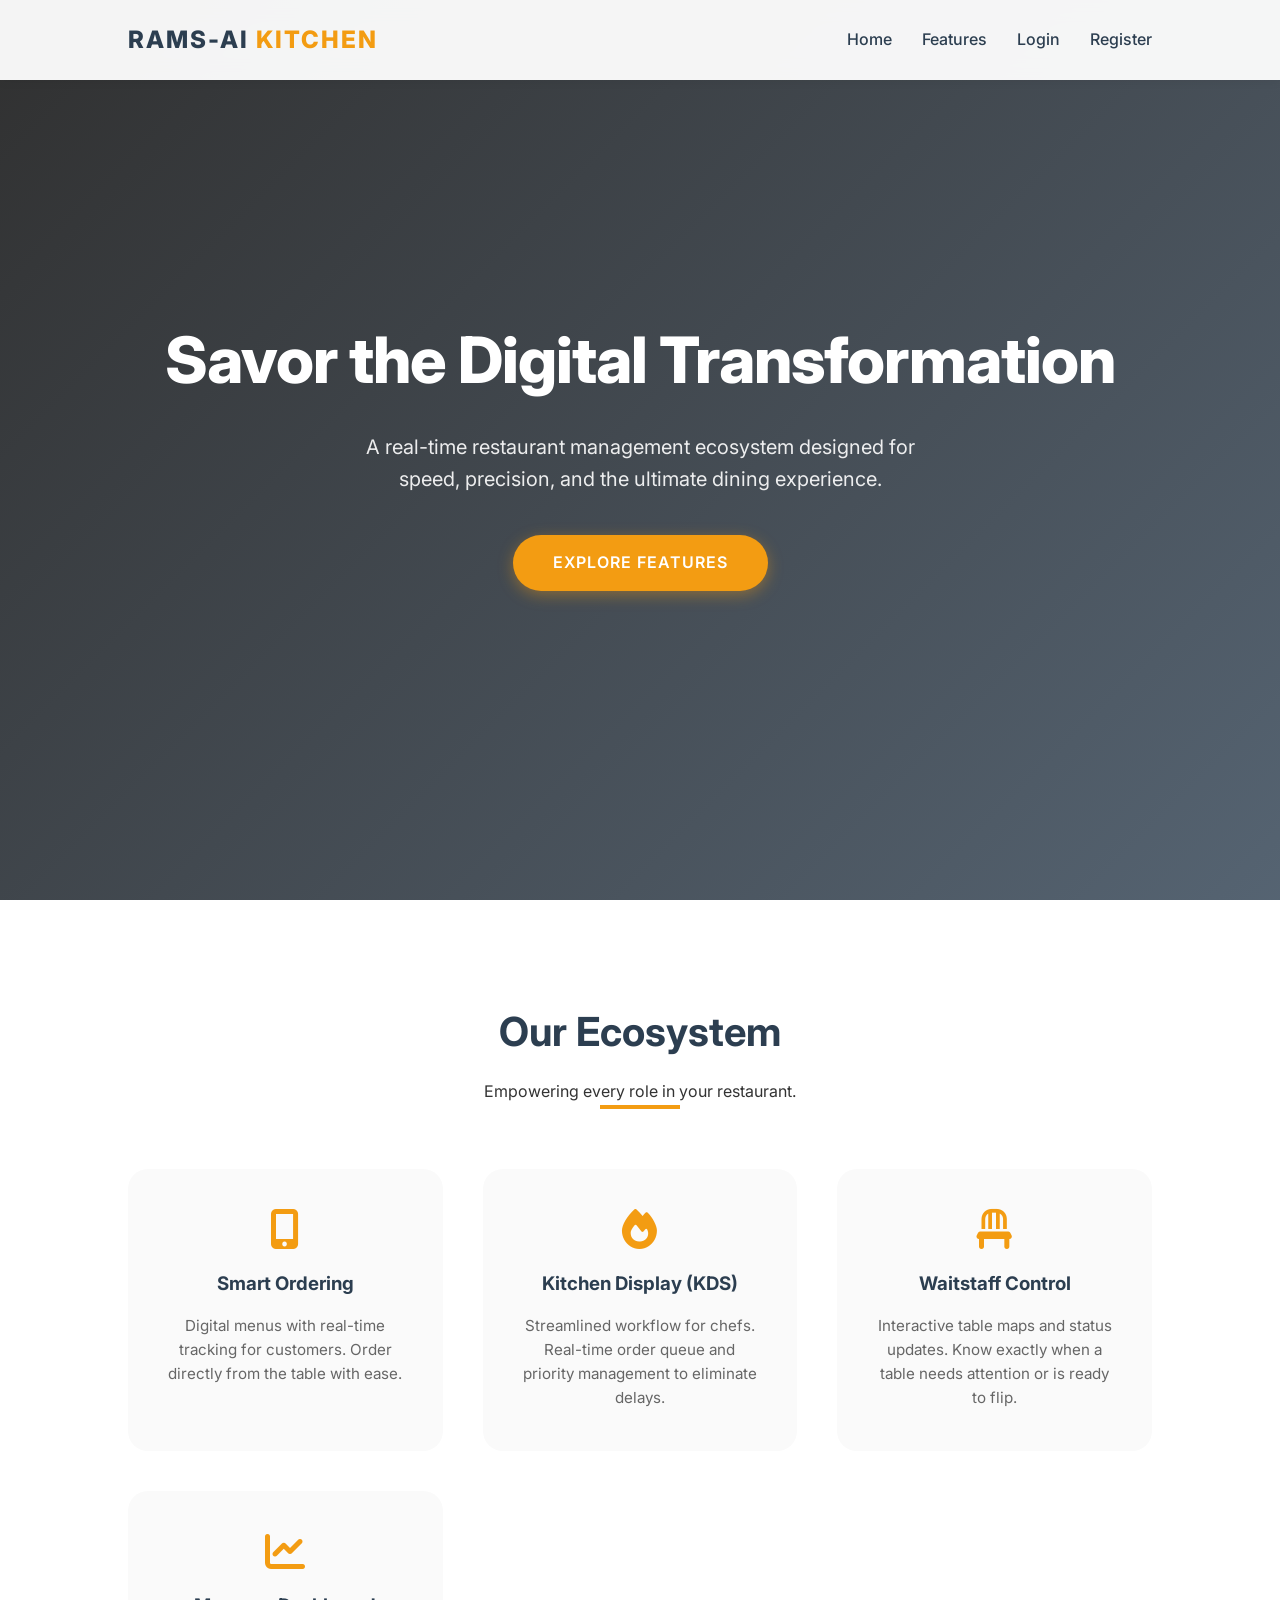
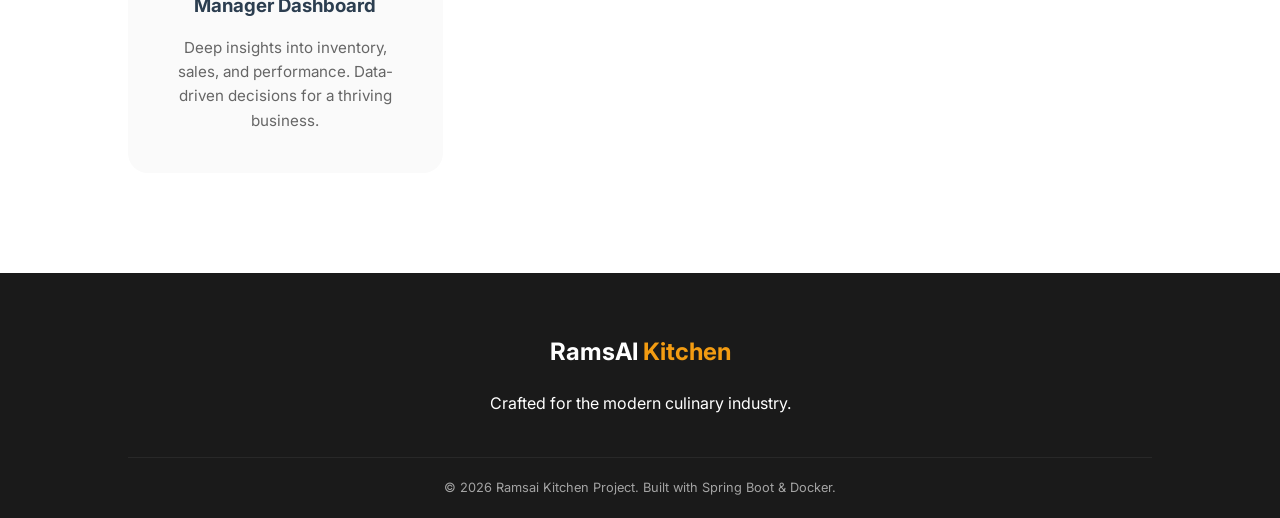
==== src/main/resources/static/index.html @ ada9304e "feat: implement JWT-based RBAC and login/register features - Added JWT dependencies and JwtService  " ====
<!DOCTYPE html>
<html lang="en">
<head>
    <meta charset="UTF-8">
    <meta name="viewport" content="width=device-width, initial-scale=1.0">
    <title>Ramsai Kitchen | Modern Restaurant Management</title>
    <link rel="stylesheet" href="css/style.css">
    <!-- Google Fonts -->
    <link rel="preconnect" href="https://fonts.googleapis.com">
    <link rel="preconnect" href="https://fonts.gstatic.com" crossorigin>
    <link href="https://fonts.googleapis.com/css2?family=Inter:wght@400;500;600;800&display=swap" rel="stylesheet">
    <!-- Font Awesome -->
    <link rel="stylesheet" href="https://cdnjs.cloudflare.com/ajax/libs/font-awesome/6.4.0/css/all.min.css">
</head>
<body>

    <header>
        <div class="logo">Rams-AI <span>Kitchen</span></div>
        <nav>
            <ul id="mainNav">
                <li><a href="#home">Home</a></li>
                <li><a href="#features">Features</a></li>
                <li><a href="login.html">Login</a></li>
                <li><a href="register.html">Register</a></li>
            </ul>
        </nav>
    </header>

    <section class="hero" id="home">
        <h1>Savor the Digital Transformation</h1>
        <p>A real-time restaurant management ecosystem designed for speed, precision, and the ultimate dining experience.</p>
        <a href="#features" class="cta-button">Explore Features</a>
    </section>

    <section class="features" id="features">
        <div class="section-title">
            <h2>Our Ecosystem</h2>
            <p>Empowering every role in your restaurant.</p>
            <div class="underline"></div>
        </div>

        <div class="feature-grid">
            <div class="feature-card">
                <i class="fas fa-mobile-alt feature-icon"></i>
                <h3>Smart Ordering</h3>
                <p>Digital menus with real-time tracking for customers. Order directly from the table with ease.</p>
            </div>

            <div class="feature-card">
                <i class="fas fa-fire feature-icon"></i>
                <h3>Kitchen Display (KDS)</h3>
                <p>Streamlined workflow for chefs. Real-time order queue and priority management to eliminate delays.</p>
            </div>

            <div class="feature-card">
                <i class="fas fa-chair feature-icon"></i>
                <h3>Waitstaff Control</h3>
                <p>Interactive table maps and status updates. Know exactly when a table needs attention or is ready to flip.</p>
            </div>

            <div class="feature-card">
                <i class="fas fa-chart-line feature-icon"></i>
                <h3>Manager Dashboard</h3>
                <p>Deep insights into inventory, sales, and performance. Data-driven decisions for a thriving business.</p>
            </div>
        </div>
    </section>

    <footer>
        <div class="footer-content">
            <div class="footer-logo">RamsAI <span>Kitchen</span></div>
            <p>Crafted for the modern culinary industry.</p>
        </div>
        <div class="copyright">
            &copy; 2026 Ramsai Kitchen Project. Built with Spring Boot & Docker.
        </div>
    </footer>

    <script src="js/auth.js"></script>
</body>
</html>
---- src/main/resources/static/css/style.css ----
:root {
    --primary-color: #f39c12;
    --secondary-color: #2c3e50;
    --accent-color: #e67e22;
    --bg-dark: #1a1a1a;
    --bg-light: #fafafa;
    --text-main: #333;
    --text-muted: #666;
    --white: #ffffff;
    --shadow: 0 10px 30px rgba(0,0,0,0.1);
}

* {
    margin: 0;
    padding: 0;
    box-sizing: border-box;
}

body {
    font-family: 'Inter', -apple-system, BlinkMacSystemFont, "Segoe UI", Roboto, sans-serif;
    line-height: 1.6;
    color: var(--text-main);
    background-color: var(--bg-light);
    overflow-x: hidden;
}

/* Header & Nav */
header {
    background: rgba(255, 255, 255, 0.95);
    backdrop-filter: blur(10px);
    height: 80px;
    display: flex;
    align-items: center;
    justify-content: space-between;
    padding: 0 10%;
    position: fixed;
    top: 0;
    width: 100%;
    z-index: 1000;
    box-shadow: 0 2px 10px rgba(0,0,0,0.05);
}

.logo {
    font-size: 1.5rem;
    font-weight: 800;
    color: var(--secondary-color);
    text-transform: uppercase;
    letter-spacing: 2px;
}

.logo span {
    color: var(--primary-color);
}

nav ul {
    display: flex;
    list-style: none;
}

nav ul li {
    margin-left: 30px;
}

nav ul li a {
    text-decoration: none;
    color: var(--secondary-color);
    font-weight: 500;
    transition: color 0.3s;
}

nav ul li a:hover {
    color: var(--primary-color);
}

/* Hero Section */
.hero {
    height: 100vh;
    background: linear-gradient(135deg, rgba(26,26,26,0.9), rgba(44,62,80,0.8)), 
                url('https://images.unsplash.com/photo-1514362545857-3bc16c4c7d1b?ixlib=rb-1.2.1&auto=format&fit=crop&w=1350&q=80');
    background-size: cover;
    background-position: center;
    display: flex;
    flex-direction: column;
    justify-content: center;
    align-items: center;
    text-align: center;
    color: var(--white);
    padding: 0 20px;
}

.hero h1 {
    font-size: 4rem;
    margin-bottom: 20px;
    font-weight: 800;
    letter-spacing: -1px;
}

.hero p {
    font-size: 1.25rem;
    max-width: 600px;
    margin-bottom: 40px;
    opacity: 0.9;
}

.cta-button {
    background-color: var(--primary-color);
    color: var(--white);
    padding: 15px 40px;
    border-radius: 50px;
    text-decoration: none;
    font-weight: 600;
    text-transform: uppercase;
    letter-spacing: 1px;
    transition: transform 0.3s, background-color 0.3s;
    box-shadow: 0 4px 15px rgba(243, 156, 18, 0.4);
}

.cta-button:hover {
    background-color: var(--accent-color);
    transform: translateY(-3px);
}

/* Features Section */
.features {
    padding: 100px 10%;
    background: var(--white);
}

.section-title {
    text-align: center;
    margin-bottom: 60px;
}

.section-title h2 {
    font-size: 2.5rem;
    color: var(--secondary-color);
    margin-bottom: 15px;
}

.section-title .underline {
    width: 80px;
    height: 4px;
    background: var(--primary-color);
    margin: 0 auto;
}

.feature-grid {
    display: grid;
    grid-template-columns: repeat(auto-fit, minmax(250px, 1fr));
    gap: 40px;
}

.feature-card {
    padding: 40px;
    background: var(--bg-light);
    border-radius: 20px;
    text-align: center;
    transition: transform 0.3s, box-shadow 0.3s;
}

.feature-card:hover {
    transform: translateY(-10px);
    box-shadow: var(--shadow);
}

.feature-icon {
    font-size: 2.5rem;
    color: var(--primary-color);
    margin-bottom: 20px;
}

.feature-card h3 {
    margin-bottom: 15px;
    color: var(--secondary-color);
}

.feature-card p {
    color: var(--text-muted);
    font-size: 0.95rem;
}

/* Footer */
footer {
    background: var(--bg-dark);
    color: var(--white);
    padding: 60px 10% 20px;
    text-align: center;
}

.footer-content {
    margin-bottom: 40px;
}

.footer-logo {
    font-size: 1.5rem;
    font-weight: 700;
    margin-bottom: 20px;
}

.footer-logo span {
    color: var(--primary-color);
}

.copyright {
    padding-top: 20px;
    border-top: 1px solid rgba(255,255,255,0.1);
    font-size: 0.8rem;
    opacity: 0.6;
}

.field-error {
    color: #e74c3c;
    font-size: 0.75rem;
    margin-top: 5px;
    height: 15px; /* Prevent layout shift */
}

/* Responsive */
@media (max-width: 768px) {
    .hero h1 {
        font-size: 2.5rem;
    }
    header {
        padding: 0 5%;
    }
    nav {
        display: none; /* In a real app, you'd have a hamburger menu */
    }
}
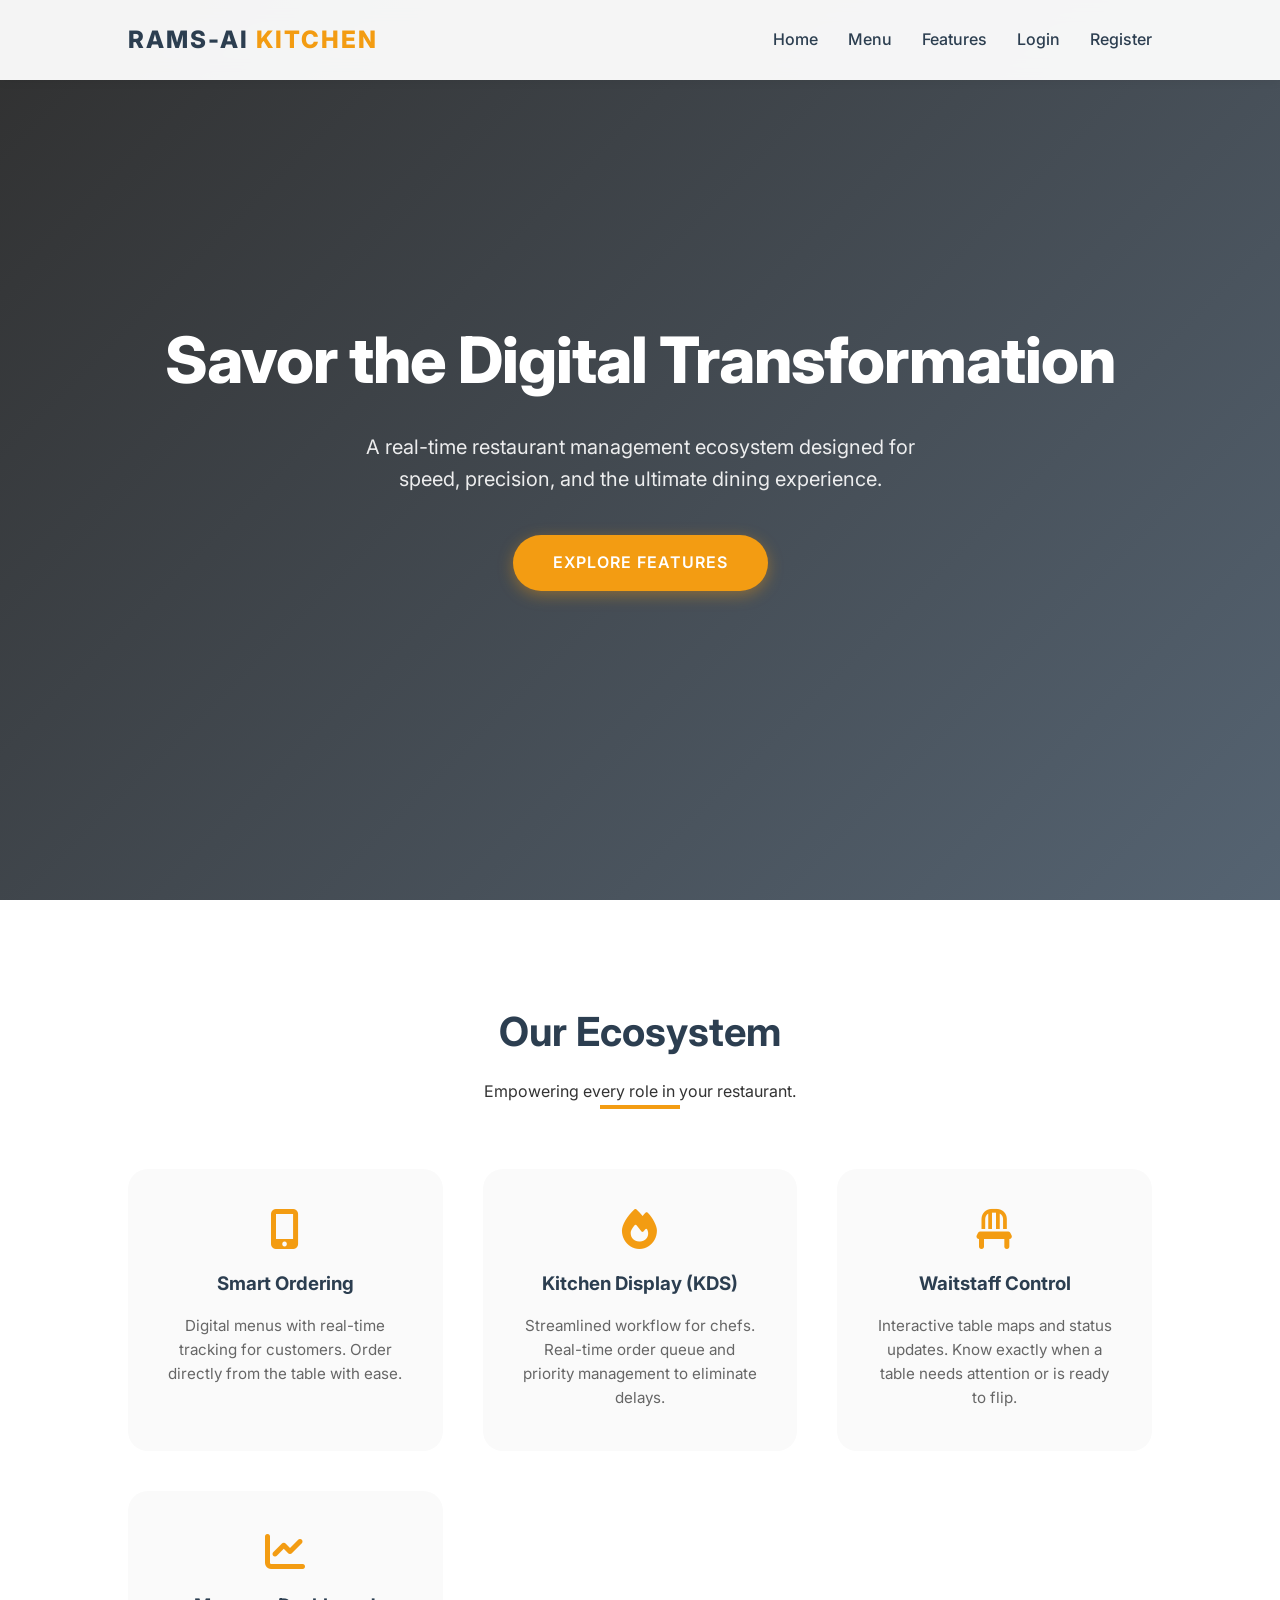
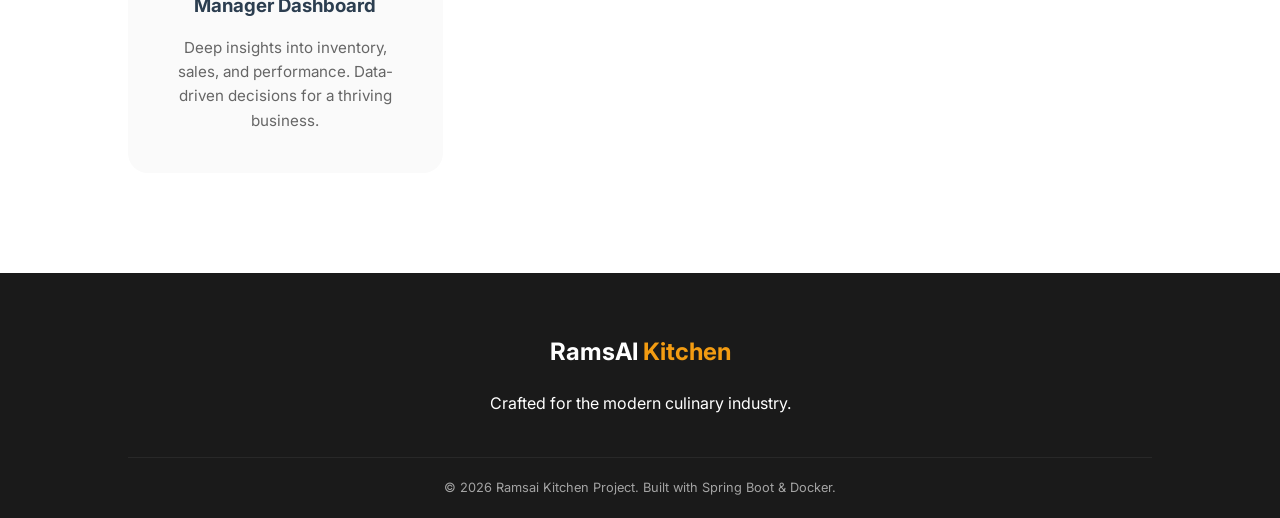
==== commit 719a5ed9: "feat: implement menu management with daily specials and personalized recommendations" ====
--- a/src/main/resources/static/index.html
+++ b/src/main/resources/static/index.html
@@ -7,7 +7,7 @@
     <link rel="stylesheet" href="css/style.css">
     <!-- Google Fonts -->
     <link rel="preconnect" href="https://fonts.googleapis.com">
-    <link rel="preconnect" href="https://fonts.gstatic.com" crossorigin>
+    <link rel="preconnect" href="https://fonts.gstatic.com" crossorigin> 
     <link href="https://fonts.googleapis.com/css2?family=Inter:wght@400;500;600;800&display=swap" rel="stylesheet">
     <!-- Font Awesome -->
     <link rel="stylesheet" href="https://cdnjs.cloudflare.com/ajax/libs/font-awesome/6.4.0/css/all.min.css">
@@ -19,6 +19,7 @@
         <nav>
             <ul id="mainNav">
                 <li><a href="#home">Home</a></li>
+                <li><a href="menu.html">Menu</a></li>
                 <li><a href="#features">Features</a></li>
                 <li><a href="login.html">Login</a></li>
                 <li><a href="register.html">Register</a></li>
@@ -29,7 +30,7 @@
     <section class="hero" id="home">
         <h1>Savor the Digital Transformation</h1>
         <p>A real-time restaurant management ecosystem designed for speed, precision, and the ultimate dining experience.</p>
-        <a href="#features" class="cta-button">Explore Features</a>
+        <a href="#features" class="cta-button">Explore Features</a>      
     </section>
 
     <section class="features" id="features">
@@ -68,7 +69,7 @@
 
     <footer>
         <div class="footer-content">
-            <div class="footer-logo">RamsAI <span>Kitchen</span></div>
+            <div class="footer-logo">RamsAI <span>Kitchen</span></div>   
             <p>Crafted for the modern culinary industry.</p>
         </div>
         <div class="copyright">
--- a/src/main/resources/static/css/style.css
+++ b/src/main/resources/static/css/style.css
@@ -206,13 +206,6 @@
     border-top: 1px solid rgba(255,255,255,0.1);
     font-size: 0.8rem;
     opacity: 0.6;
-}
-
-.field-error {
-    color: #e74c3c;
-    font-size: 0.75rem;
-    margin-top: 5px;
-    height: 15px; /* Prevent layout shift */
 }
 
 /* Responsive */
@@ -227,3 +220,183 @@
         display: none; /* In a real app, you'd have a hamburger menu */
     }
 }
+
+/* Menu Page */
+.menu-page {
+    padding: 120px 10% 80px;
+    min-height: 80vh;
+}
+
+.menu-filters {
+    display: flex;
+    justify-content: center;
+    gap: 15px;
+    margin-bottom: 50px;
+    flex-wrap: wrap;
+}
+
+#category-filters {
+    display: flex;
+    gap: 15px;
+    flex-wrap: wrap;
+}
+
+.filter-btn {
+    padding: 10px 25px;
+    border: 2px solid var(--primary-color);
+    background: transparent;
+    color: var(--primary-color);
+    border-radius: 50px;
+    cursor: pointer;
+    font-weight: 600;
+    transition: all 0.3s;
+}
+
+.filter-btn:hover, .filter-btn.active {
+    background: var(--primary-color);
+    color: var(--white);
+}
+
+.menu-grid {
+    display: grid;
+    grid-template-columns: repeat(auto-fill, minmax(300px, 1fr));
+    gap: 30px;
+}
+
+.menu-card {
+    background: var(--white);
+    border-radius: 15px;
+    overflow: hidden;
+    box-shadow: 0 4px 15px rgba(0,0,0,0.05);
+    transition: transform 0.3s, box-shadow 0.3s;
+    border: 1px solid #eee;
+}
+
+.menu-card:hover {
+    transform: translateY(-5px);
+    box-shadow: var(--shadow);
+}
+
+.menu-card-content {
+    padding: 25px;
+}
+
+.menu-card-header {
+    display: flex;
+    justify-content: space-between;
+    align-items: flex-start;
+    margin-bottom: 15px;
+}
+
+.menu-card-header h3 {
+    font-size: 1.25rem;
+    color: var(--secondary-color);
+    font-weight: 700;
+}
+
+.rating {
+    color: var(--primary-color);
+    font-size: 0.8rem;
+}
+
+.description {
+    color: var(--text-muted);
+    font-size: 0.9rem;
+    margin-bottom: 20px;
+    height: 40px;
+    overflow: hidden;
+    display: -webkit-box;
+    -webkit-line-clamp: 2;
+    -webkit-box-orient: vertical;
+}
+
+.menu-card-footer {
+    display: flex;
+    justify-content: space-between;
+    align-items: center;
+}
+
+.price-tag {
+    font-weight: 700;
+    font-size: 1.1rem;
+}
+
+.original-price {
+    text-decoration: line-through;
+    color: #aaa;
+    font-size: 0.9rem;
+    margin-right: 5px;
+}
+
+.discount-price {
+    color: #e74c3c;
+}
+
+.add-btn {
+    background: var(--secondary-color);
+    color: var(--white);
+    border: none;
+    padding: 8px 15px;
+    border-radius: 8px;
+    cursor: pointer;
+    font-weight: 600;
+    font-size: 0.85rem;
+    transition: background 0.3s;
+}
+
+.add-btn:hover {
+    background: var(--bg-dark);
+}
+
+.loading, .no-items, .error {
+    grid-column: 1 / -1;
+    text-align: center;
+    padding: 50px;
+    color: var(--text-muted);
+    font-style: italic;
+}
+
+.error {
+    color: #e74c3c;
+}
+
+nav ul li a.active {
+    color: var(--primary-color);
+    border-bottom: 2px solid var(--primary-color);
+}
+
+.special-section {
+    margin-bottom: 60px;
+    padding-bottom: 40px;
+    border-bottom: 1px solid #eee;
+}
+
+.sub-section-title {
+    margin-bottom: 30px;
+}
+
+.sub-section-title h3 {
+    font-size: 1.8rem;
+    color: var(--secondary-color);
+    display: flex;
+    align-items: center;
+    gap: 15px;
+}
+
+.sub-section-title h3 i {
+    color: var(--primary-color);
+}
+
+.daily-badge {
+    position: absolute;
+    top: 15px;
+    right: 15px;
+    background: var(--primary-color);
+    color: var(--white);
+    padding: 5px 12px;
+    border-radius: 20px;
+    font-size: 0.75rem;
+    font-weight: 700;
+    text-transform: uppercase;
+    z-index: 10;
+}
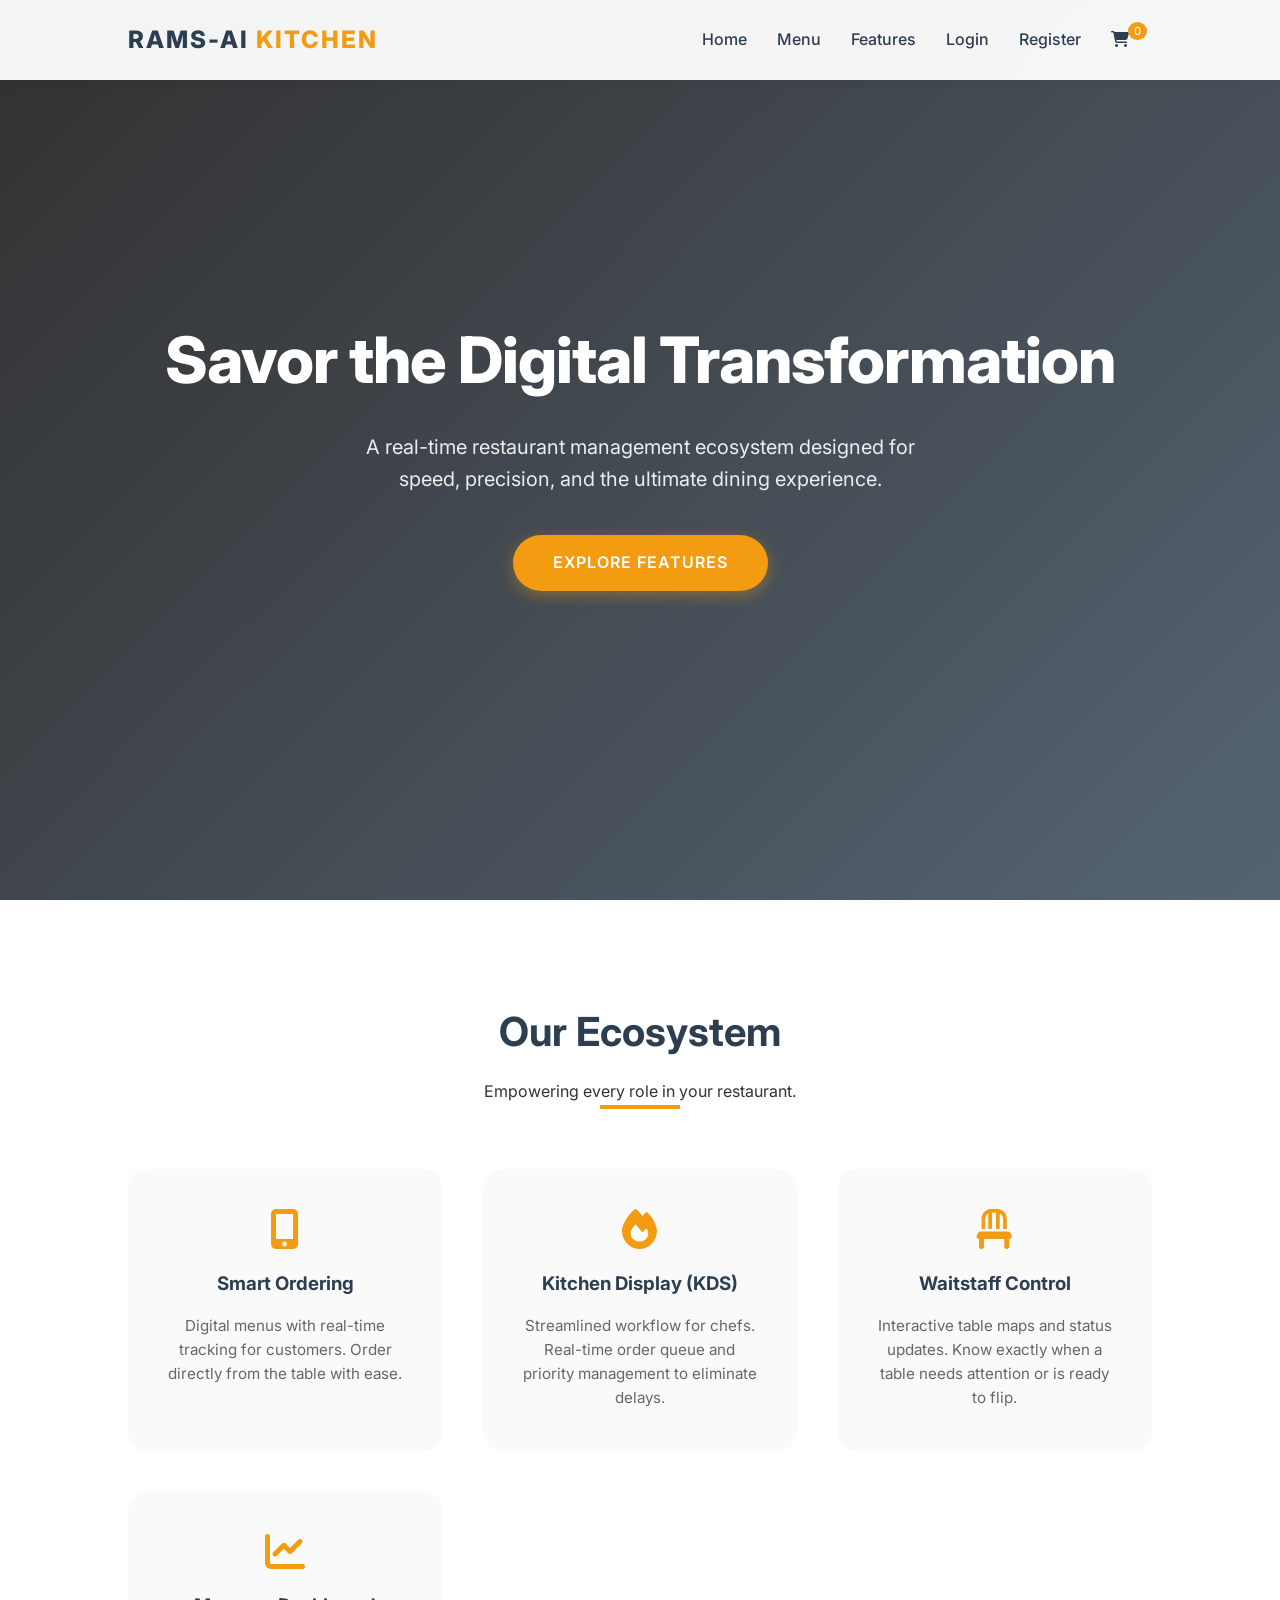
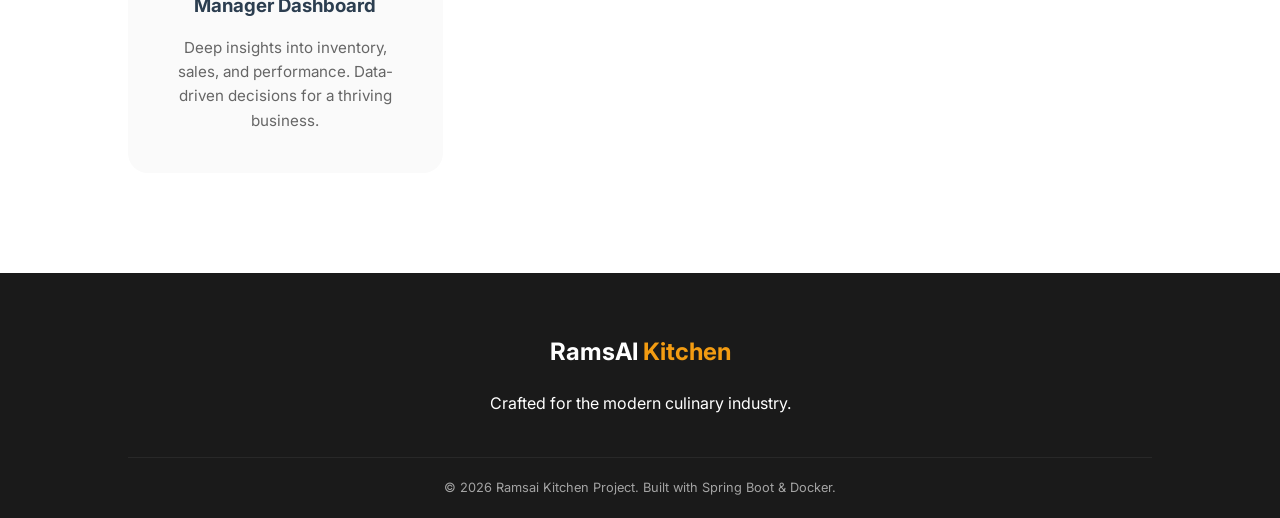
==== commit 2bdc9f39: "feat: complete order review experience with side trigger and dedicated checkout page" ====
--- a/src/main/resources/static/index.html
+++ b/src/main/resources/static/index.html
@@ -23,6 +23,7 @@
                 <li><a href="#features">Features</a></li>
                 <li><a href="login.html">Login</a></li>
                 <li><a href="register.html">Register</a></li>
+                <li><a href="order.html" id="cartLink"><i class="fas fa-shopping-cart"></i> <span id="cartCount">0</span></a></li>
             </ul>
         </nav>
     </header>
--- a/src/main/resources/static/css/style.css
+++ b/src/main/resources/static/css/style.css
@@ -206,6 +206,13 @@
     border-top: 1px solid rgba(255,255,255,0.1);
     font-size: 0.8rem;
     opacity: 0.6;
+}
+
+.field-error {
+    color: #e74c3c;
+    font-size: 0.75rem;
+    margin-top: 5px;
+    height: 15px; /* Prevent layout shift */
 }
 
 /* Responsive */
@@ -400,3 +407,252 @@
     text-transform: uppercase;
     z-index: 10;
 }
+
+/* Cart Sidebar */
+.cart-sidebar {
+    position: fixed;
+    top: 0;
+    right: -400px;
+    width: 400px;
+    height: 100vh;
+    background: var(--white);
+    box-shadow: -5px 0 15px rgba(0,0,0,0.1);
+    z-index: 2000;
+    transition: right 0.3s ease;
+    display: flex;
+    flex-direction: column;
+}
+
+.cart-sidebar.open {
+    right: 0;
+}
+
+.cart-header {
+    padding: 20px;
+    background: var(--secondary-color);
+    color: var(--white);
+    display: flex;
+    justify-content: space-between;
+    align-items: center;
+}
+
+.cart-header h3 {
+    margin: 0;
+    font-size: 1.2rem;
+}
+
+#closeCart {
+    background: transparent;
+    border: none;
+    color: var(--white);
+    font-size: 1.5rem;
+    cursor: pointer;
+}
+
+.cart-items {
+    flex: 1;
+    overflow-y: auto;
+    padding: 20px;
+}
+
+.cart-item {
+    display: flex;
+    justify-content: space-between;
+    align-items: center;
+    padding: 15px 0;
+    border-bottom: 1px solid #eee;
+}
+
+.cart-item-info h4 {
+    margin: 0 0 5px 0;
+    font-size: 1rem;
+}
+
+.cart-item-info p {
+    margin: 0;
+    font-size: 0.85rem;
+    color: var(--text-muted);
+}
+
+.cart-item-remove {
+    color: #e74c3c;
+    cursor: pointer;
+    font-size: 0.9rem;
+}
+
+.cart-footer {
+    padding: 20px;
+    background: var(--bg-light);
+    border-top: 1px solid #eee;
+}
+
+.cart-total {
+    display: flex;
+    justify-content: space-between;
+    font-weight: 800;
+    font-size: 1.2rem;
+    margin-bottom: 20px;
+    color: var(--secondary-color);
+}
+
+.table-selection {
+    margin-bottom: 20px;
+}
+
+.table-selection label {
+    display: block;
+    margin-bottom: 5px;
+    font-size: 0.9rem;
+    font-weight: 600;
+}
+
+.table-selection select {
+    width: 100%;
+    padding: 10px;
+    border-radius: 8px;
+    border: 1px solid #ddd;
+}
+
+.checkout-btn {
+    width: 100%;
+    background: var(--primary-color);
+    color: var(--white);
+    border: none;
+    padding: 15px;
+    border-radius: 10px;
+    font-weight: 700;
+    text-transform: uppercase;
+    cursor: pointer;
+    transition: background 0.3s;
+}
+
+.checkout-btn:hover {
+    background: var(--accent-color);
+}
+
+#cartCount {
+    background: var(--primary-color);
+    color: var(--white);
+    font-size: 0.7rem;
+    padding: 2px 6px;
+    border-radius: 50%;
+    position: relative;
+    top: -10px;
+    left: -5px;
+}
+
+/* Side Cart Trigger */
+.side-cart-trigger {
+    position: fixed;
+    right: 0;
+    top: 50%;
+    transform: translateY(-50%);
+    background: var(--secondary-color);
+    color: var(--white);
+    border: none;
+    padding: 15px 10px;
+    border-radius: 10px 0 0 10px;
+    cursor: pointer;
+    z-index: 1500;
+    display: flex;
+    flex-direction: column;
+    align-items: center;
+    gap: 5px;
+    box-shadow: -2px 0 10px rgba(0,0,0,0.1);
+    transition: background 0.3s, padding-right 0.3s;
+}
+
+.side-cart-trigger:hover {
+    background: var(--primary-color);
+    padding-right: 15px;
+}
+
+.side-cart-trigger i {
+    font-size: 1.2rem;
+}
+
+.side-cart-trigger span {
+    font-size: 0.7rem;
+    font-weight: 700;
+    text-transform: uppercase;
+    writing-mode: vertical-rl;
+}
+
+/* Order Page */
+.order-page {
+    padding: 120px 10% 80px;
+}
+
+.order-container {
+    display: grid;
+    grid-template-columns: 2fr 1fr;
+    gap: 40px;
+    background: var(--white);
+    padding: 40px;
+    border-radius: 20px;
+    box-shadow: var(--shadow);
+}
+
+.order-details h2 {
+    margin-bottom: 30px;
+    color: var(--secondary-color);
+}
+
+.order-items-list {
+    border-top: 1px solid #eee;
+}
+
+.order-item-detailed {
+    display: flex;
+    justify-content: space-between;
+    align-items: center;
+    padding: 20px 0;
+    border-bottom: 1px solid #eee;
+}
+
+.order-item-detailed .item-main {
+    display: flex;
+    gap: 20px;
+    align-items: center;
+}
+
+.order-item-detailed h4 {
+    margin: 0;
+    font-size: 1.1rem;
+}
+
+.order-item-detailed .item-meta {
+    font-size: 0.9rem;
+    color: var(--text-muted);
+}
+
+.order-summary-card {
+    background: var(--bg-light);
+    padding: 30px;
+    border-radius: 15px;
+    height: fit-content;
+}
+
+.order-summary-card h3 {
+    margin-bottom: 20px;
+}
+
+.summary-row {
+    display: flex;
+    justify-content: space-between;
+    margin-bottom: 15px;
+}
+
+.summary-total {
+    border-top: 2px solid #ddd;
+    padding-top: 15px;
+    margin-top: 15px;
+    font-size: 1.3rem;
+    font-weight: 800;
+}
+
+@media (max-width: 992px) {
+    .order-container {
+        grid-template-columns: 1fr;
+    }
+}
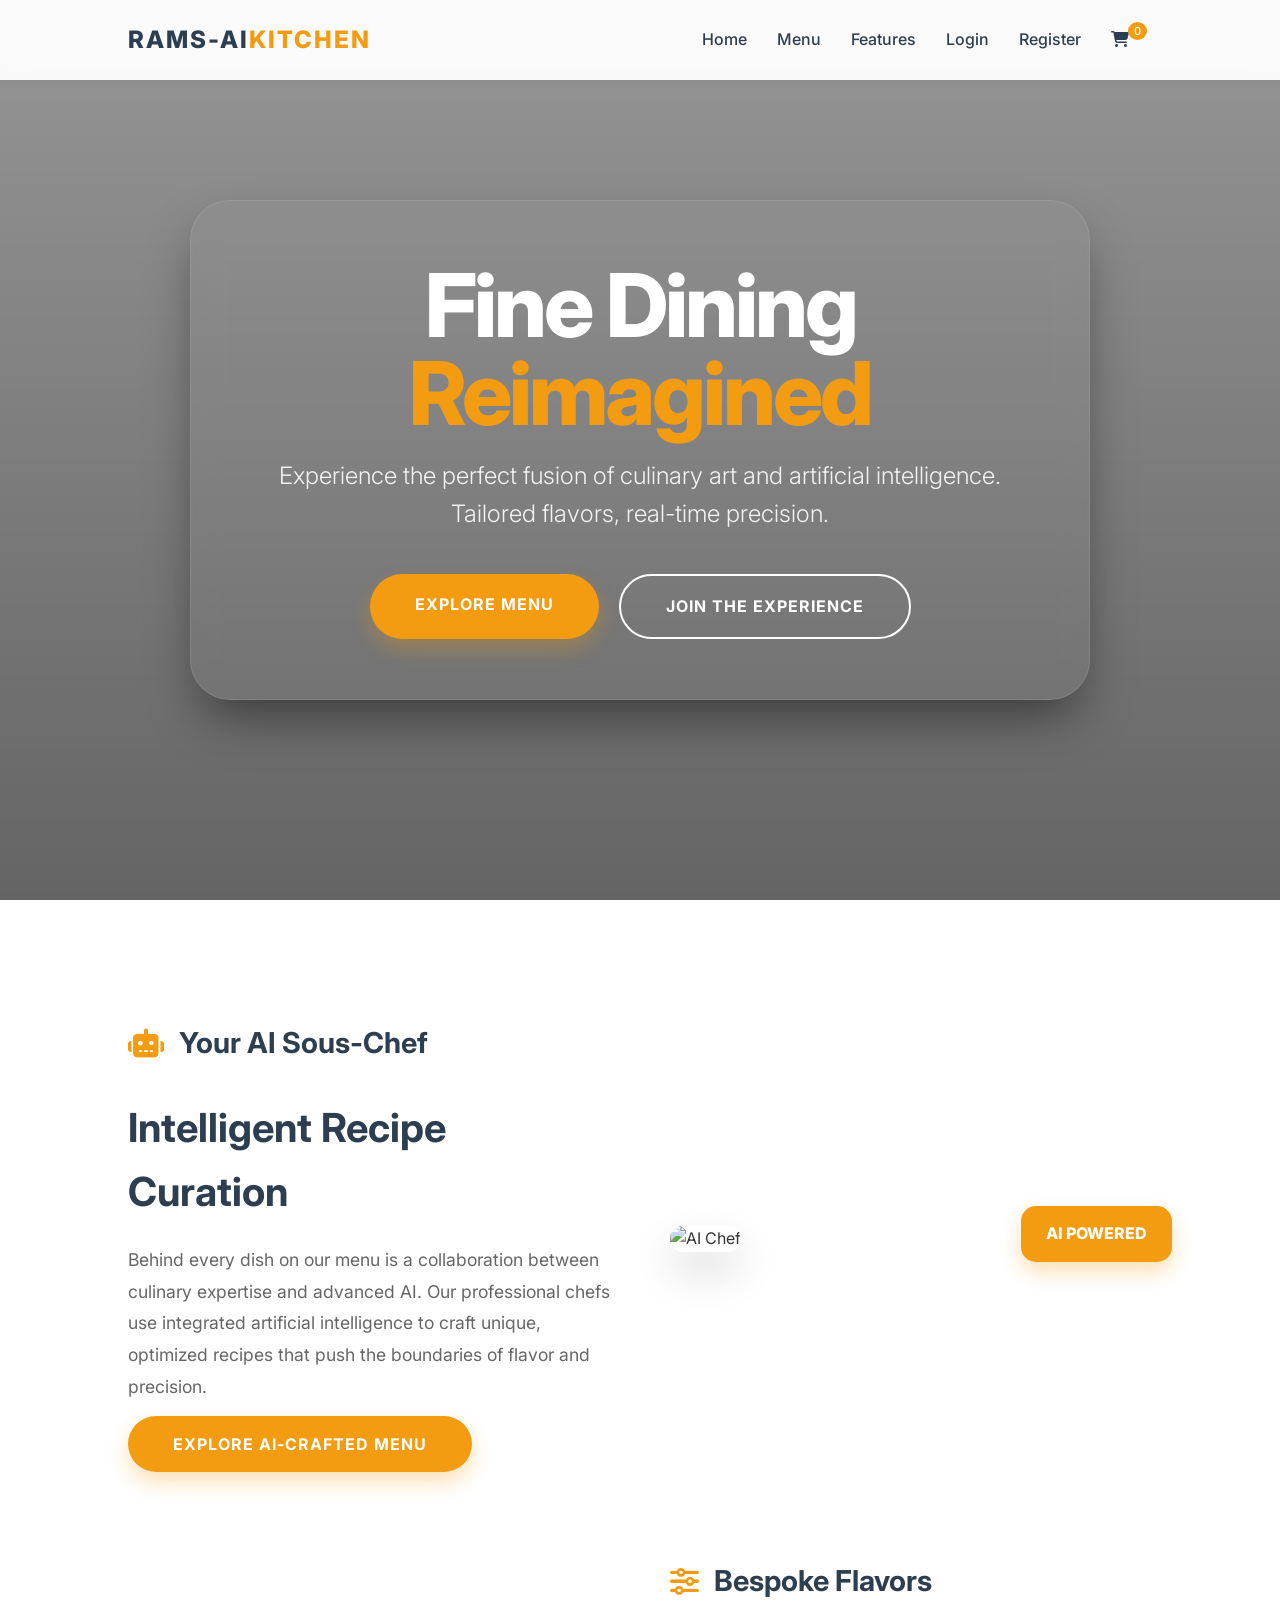
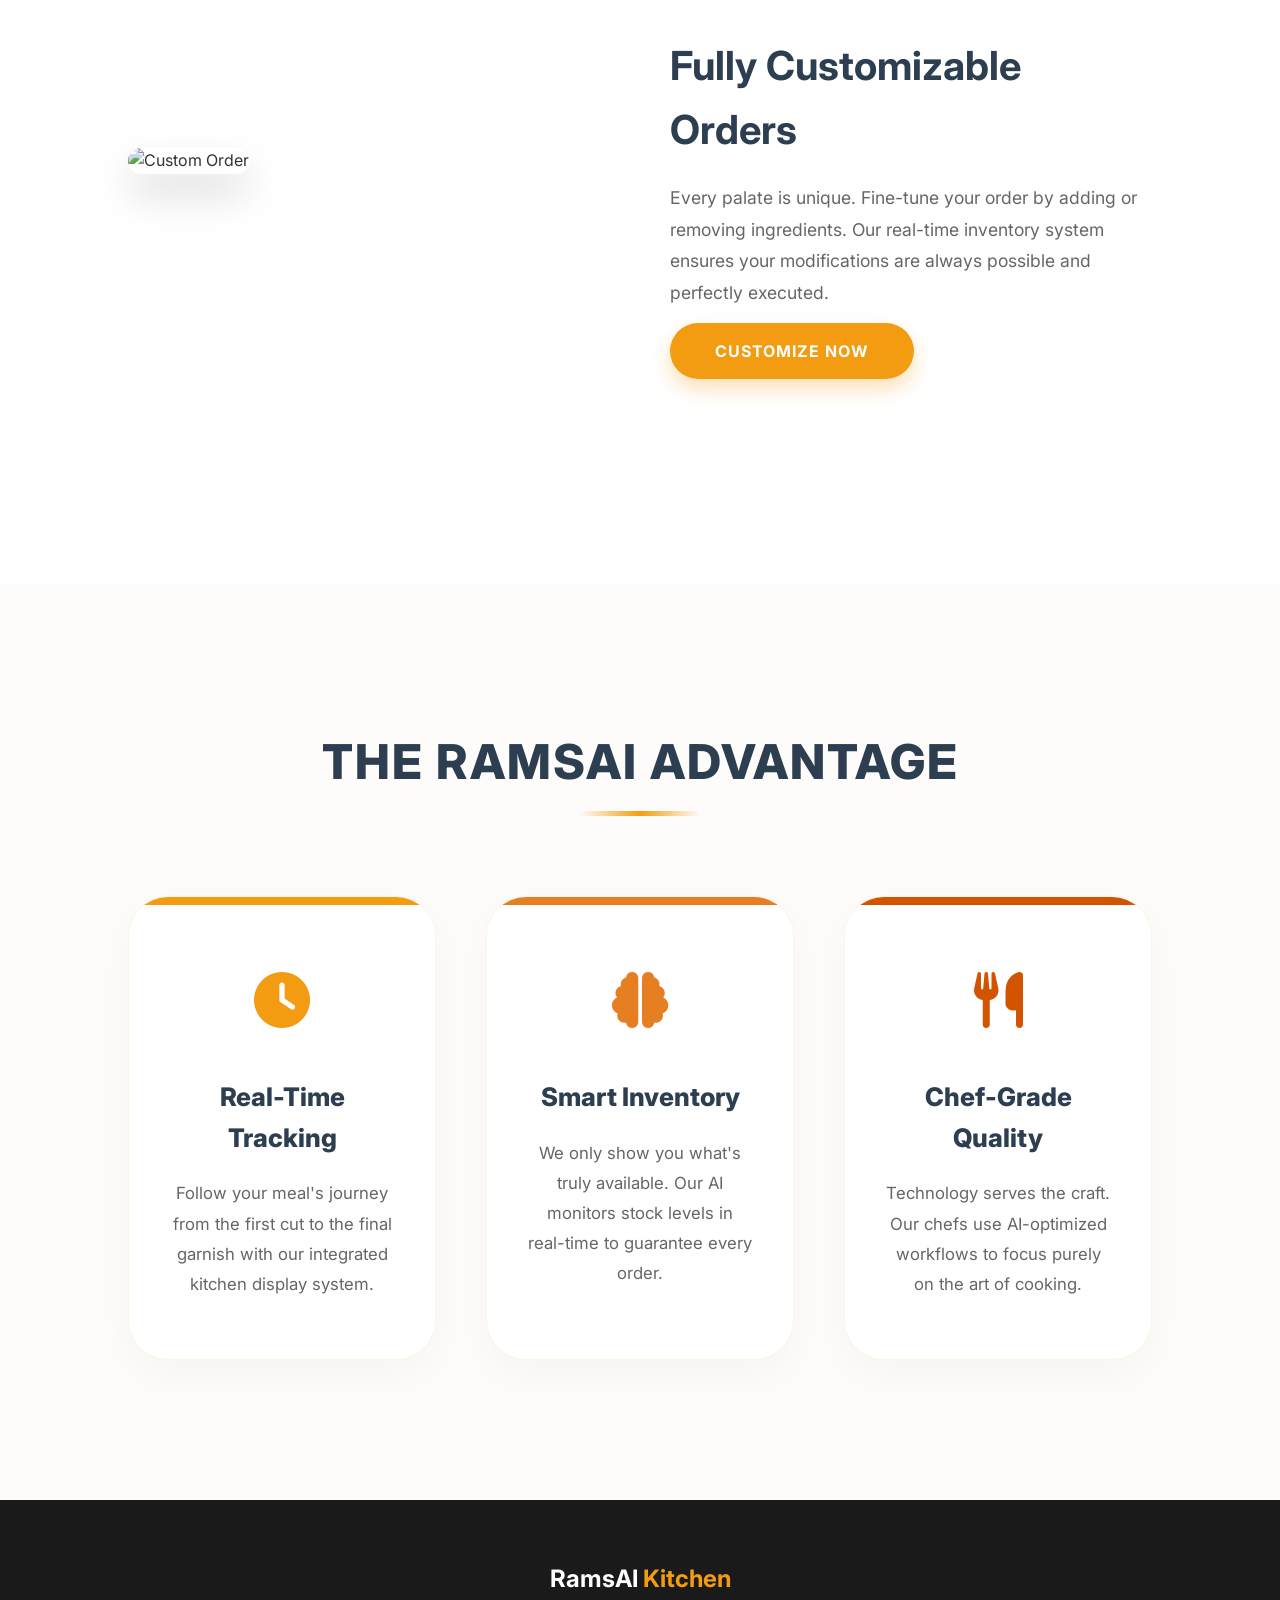
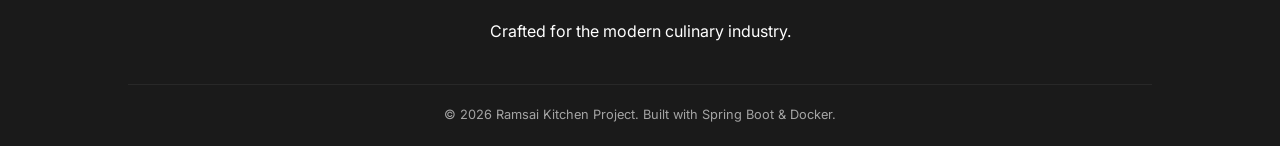
==== commit 3427a0c3: "style: redesign home page as a premium restaurant landing page - Created cinematic hero section with" ====
--- a/src/main/resources/static/index.html
+++ b/src/main/resources/static/index.html
@@ -15,7 +15,7 @@
 <body>
 
     <header>
-        <div class="logo">Rams-AI <span>Kitchen</span></div>
+        <div class="logo"><a href="index.html">Rams-AI <span>Kitchen</span></a></div>
         <nav>
             <ul id="mainNav">
                 <li><a href="#home">Home</a></li>
@@ -29,41 +29,67 @@
     </header>
 
     <section class="hero" id="home">
-        <h1>Savor the Digital Transformation</h1>
-        <p>A real-time restaurant management ecosystem designed for speed, precision, and the ultimate dining experience.</p>
-        <a href="#features" class="cta-button">Explore Features</a>      
+        <div class="hero-content">
+            <h1>Fine Dining <span>Reimagined</span></h1>
+            <p>Experience the perfect fusion of culinary art and artificial intelligence. Tailored flavors, real-time precision.</p>
+            <div class="hero-btns">
+                <a href="menu.html" class="cta-button">Explore Menu</a>
+                <a href="register.html" class="cta-button secondary">Join the Experience</a>
+            </div>
+        </div>
+    </section>
+
+    <section class="showcase">
+        <div class="showcase-row">
+            <div class="showcase-content">
+                <div class="sub-section-title">
+                    <h3><i class="fas fa-robot"></i> Your AI Sous-Chef</h3>
+                </div>
+                <h3>Intelligent Recipe Curation</h3>
+                <p>Behind every dish on our menu is a collaboration between culinary expertise and advanced AI. Our professional chefs use integrated artificial intelligence to craft unique, optimized recipes that push the boundaries of flavor and precision.</p>
+                <a href="menu.html" class="cta-button">Explore AI-Crafted Menu</a>
+            </div>
+            <div class="showcase-image">
+                <img src="https://images.unsplash.com/photo-1551218808-94e220e084d2?ixlib=rb-1.2.1&auto=format&fit=crop&w=800&q=80" alt="AI Chef">
+                <div class="ai-badge">AI POWERED</div>
+            </div>
+        </div>
+
+        <div class="showcase-row">
+            <div class="showcase-content">
+                <div class="sub-section-title">
+                    <h3><i class="fas fa-sliders-h"></i> Bespoke Flavors</h3>
+                </div>
+                <h3>Fully Customizable Orders</h3>
+                <p>Every palate is unique. Fine-tune your order by adding or removing ingredients. Our real-time inventory system ensures your modifications are always possible and perfectly executed.</p>
+                <a href="menu.html" class="cta-button">Customize Now</a>
+            </div>
+            <div class="showcase-image">
+                <img src="https://images.unsplash.com/photo-1498654896293-37aacf113fd9?ixlib=rb-1.2.1&auto=format&fit=crop&w=800&q=80" alt="Custom Order">
+            </div>
+        </div>
     </section>
 
     <section class="features" id="features">
         <div class="section-title">
-            <h2>Our Ecosystem</h2>
-            <p>Empowering every role in your restaurant.</p>
+            <h2>The RamsAI Advantage</h2>
             <div class="underline"></div>
         </div>
-
         <div class="feature-grid">
             <div class="feature-card">
-                <i class="fas fa-mobile-alt feature-icon"></i>
-                <h3>Smart Ordering</h3>
-                <p>Digital menus with real-time tracking for customers. Order directly from the table with ease.</p>
+                <div class="feature-icon"><i class="fas fa-clock"></i></div>
+                <h3>Real-Time Tracking</h3>
+                <p>Follow your meal's journey from the first cut to the final garnish with our integrated kitchen display system.</p>
             </div>
-
             <div class="feature-card">
-                <i class="fas fa-fire feature-icon"></i>
-                <h3>Kitchen Display (KDS)</h3>
-                <p>Streamlined workflow for chefs. Real-time order queue and priority management to eliminate delays.</p>
+                <div class="feature-icon"><i class="fas fa-brain"></i></div>
+                <h3>Smart Inventory</h3>
+                <p>We only show you what's truly available. Our AI monitors stock levels in real-time to guarantee every order.</p>
             </div>
-
             <div class="feature-card">
-                <i class="fas fa-chair feature-icon"></i>
-                <h3>Waitstaff Control</h3>
-                <p>Interactive table maps and status updates. Know exactly when a table needs attention or is ready to flip.</p>
-            </div>
-
-            <div class="feature-card">
-                <i class="fas fa-chart-line feature-icon"></i>
-                <h3>Manager Dashboard</h3>
-                <p>Deep insights into inventory, sales, and performance. Data-driven decisions for a thriving business.</p>
+                <div class="feature-icon"><i class="fas fa-utensils"></i></div>
+                <h3>Chef-Grade Quality</h3>
+                <p>Technology serves the craft. Our chefs use AI-optimized workflows to focus purely on the art of cooking.</p>
             </div>
         </div>
     </section>
--- a/src/main/resources/static/css/style.css
+++ b/src/main/resources/static/css/style.css
@@ -48,6 +48,13 @@
     letter-spacing: 2px;
 }
 
+.logo a {
+    text-decoration: none;
+    color: inherit;
+    display: flex;
+    align-items: center;
+}
+
 .logo span {
     color: var(--primary-color);
 }
@@ -75,10 +82,11 @@
 /* Hero Section */
 .hero {
     height: 100vh;
-    background: linear-gradient(135deg, rgba(26,26,26,0.9), rgba(44,62,80,0.8)), 
-                url('https://images.unsplash.com/photo-1514362545857-3bc16c4c7d1b?ixlib=rb-1.2.1&auto=format&fit=crop&w=1350&q=80');
+    background: linear-gradient(rgba(0,0,0,0.4), rgba(0,0,0,0.6)), 
+                url('https://images.unsplash.com/photo-1559339352-11d035aa65de?ixlib=rb-1.2.1&auto=format&fit=crop&w=1920&q=80');
     background-size: cover;
     background-position: center;
+    background-attachment: fixed;
     display: flex;
     flex-direction: column;
     justify-content: center;
@@ -88,95 +96,270 @@
     padding: 0 20px;
 }
 
+.hero-content {
+    max-width: 900px;
+    padding: 60px;
+    background: rgba(255, 255, 255, 0.03);
+    backdrop-filter: blur(15px);
+    -webkit-backdrop-filter: blur(15px);
+    border-radius: 40px;
+    border: 1px solid rgba(255, 255, 255, 0.1);
+    animation: fadeInUp 1s ease;
+    box-shadow: 0 25px 50px -12px rgba(0, 0, 0, 0.5);
+}
+
 .hero h1 {
-    font-size: 4rem;
+    font-size: 5.5rem;
     margin-bottom: 20px;
     font-weight: 800;
-    letter-spacing: -1px;
+    letter-spacing: -3px;
+    line-height: 1;
+}
+
+.hero h1 span {
+    color: var(--primary-color);
 }
 
 .hero p {
-    font-size: 1.25rem;
-    max-width: 600px;
+    font-size: 1.5rem;
     margin-bottom: 40px;
     opacity: 0.9;
+    font-weight: 300;
+}
+
+.hero-btns {
+    display: flex;
+    gap: 20px;
+    justify-content: center;
 }
 
 .cta-button {
-    background-color: var(--primary-color);
-    color: var(--white);
-    padding: 15px 40px;
+    background: var(--primary-color);
+    color: var(--white);
+    padding: 18px 45px;
     border-radius: 50px;
     text-decoration: none;
-    font-weight: 600;
+    font-weight: 700;
     text-transform: uppercase;
     letter-spacing: 1px;
-    transition: transform 0.3s, background-color 0.3s;
-    box-shadow: 0 4px 15px rgba(243, 156, 18, 0.4);
+    transition: all 0.3s ease;
+    box-shadow: 0 10px 20px rgba(243, 156, 18, 0.3);
+}
+
+.cta-button.secondary {
+    background: transparent;
+    border: 2px solid var(--white);
+    box-shadow: none;
 }
 
 .cta-button:hover {
     background-color: var(--accent-color);
-    transform: translateY(-3px);
-}
-
-/* Features Section */
+    transform: translateY(-5px);
+    box-shadow: 0 15px 30px rgba(243, 156, 18, 0.4);
+}
+
+.cta-button.secondary:hover {
+    background: var(--white);
+    color: var(--secondary-color);
+}
+
+/* Featured Section */
+.showcase {
+    padding: 120px 10%;
+    background: var(--white);
+}
+
+.showcase-row {
+    display: flex;
+    align-items: center;
+    gap: 60px;
+    margin-bottom: 100px;
+}
+
+.showcase-row:nth-child(even) {
+    flex-direction: row-reverse;
+}
+
+.showcase-content {
+    flex: 1;
+}
+
+.showcase-content h3 {
+    font-size: 2.5rem;
+    color: var(--secondary-color);
+    margin-bottom: 20px;
+    font-weight: 700;
+}
+
+.showcase-content p {
+    font-size: 1.1rem;
+    color: var(--text-muted);
+    margin-bottom: 30px;
+    line-height: 1.8;
+}
+
+.showcase-image {
+    flex: 1;
+    position: relative;
+}
+
+.showcase-image img {
+    width: 100%;
+    border-radius: 20px;
+    box-shadow: 0 20px 40px rgba(0,0,0,0.15);
+}
+
+.ai-badge {
+    position: absolute;
+    top: -20px;
+    right: -20px;
+    background: var(--primary-color);
+    color: white;
+    padding: 15px 25px;
+    border-radius: 15px;
+    font-weight: 800;
+    box-shadow: 0 10px 20px rgba(243, 156, 18, 0.3);
+    animation: pulse 2s infinite;
+}
+
+@keyframes pulse {
+    0% { transform: scale(1); }
+    50% { transform: scale(1.05); }
+    100% { transform: scale(1); }
+}
+
+@keyframes fadeInUp {
+    from { opacity: 0; transform: translateY(30px); }
+    to { opacity: 1; transform: translateY(0); }
+}
+
+/* Feature Grid Refresh */
 .features {
-    padding: 100px 10%;
-    background: var(--white);
+    padding: 140px 10%;
+    background: #fdfcfb;
+    overflow: hidden; /* Safety for animations */
 }
 
 .section-title {
     text-align: center;
-    margin-bottom: 60px;
+    margin-bottom: 80px;
+    position: relative;
 }
 
 .section-title h2 {
-    font-size: 2.5rem;
-    color: var(--secondary-color);
-    margin-bottom: 15px;
+    font-size: 3rem;
+    font-weight: 800;
+    color: var(--secondary-color);
+    text-transform: uppercase;
+    letter-spacing: 2px;
+    margin-bottom: 10px;
 }
 
 .section-title .underline {
-    width: 80px;
-    height: 4px;
-    background: var(--primary-color);
+    width: 120px;
+    height: 5px;
+    background: linear-gradient(90deg, transparent, var(--primary-color), transparent);
     margin: 0 auto;
 }
 
 .feature-grid {
     display: grid;
-    grid-template-columns: repeat(auto-fit, minmax(250px, 1fr));
-    gap: 40px;
+    grid-template-columns: repeat(3, 1fr);
+    gap: 50px;
+    perspective: 1000px;
 }
 
 .feature-card {
-    padding: 40px;
-    background: var(--bg-light);
-    border-radius: 20px;
+    padding: 60px 40px;
+    background: var(--white);
+    border-radius: 40px;
     text-align: center;
-    transition: transform 0.3s, box-shadow 0.3s;
-}
-
+    transition: all 0.4s cubic-bezier(0.2, 1, 0.3, 1);
+    border: 1px solid rgba(243, 156, 18, 0.1);
+    position: relative;
+    box-shadow: 0 15px 40px rgba(0,0,0,0.03);
+    z-index: 1;
+    overflow: hidden; /* Clips the pseudo-element bar to the card's corners */
+}
+
+.feature-card::before {
+    content: '';
+    position: absolute;
+    top: 0;
+    left: 0;
+    right: 0;
+    height: 8px;
+    background: var(--primary-color);
+    border-radius: 40px 40px 0 0; /* Matches card's top corners perfectly */
+    transition: height 0.3s cubic-bezier(0.4, 0, 0.2, 1);
+}
+
+/* Unified Orange Theme */
+.feature-card:nth-child(1)::before { background: #f39c12; }
+.feature-card:nth-child(2)::before { background: #e67e22; }
+.feature-card:nth-child(3)::before { background: #d35400; }
+
+/* Fixed Hover: No Overlap */
 .feature-card:hover {
-    transform: translateY(-10px);
-    box-shadow: var(--shadow);
+    transform: translateY(-15px) scale(1.02);
+    box-shadow: 0 40px 70px rgba(243, 156, 18, 0.15);
+    border-color: var(--primary-color);
+    z-index: 10; /* Bring to front so shadow doesn't look cut off */
 }
 
 .feature-icon {
-    font-size: 2.5rem;
+    font-size: 3.5rem;
+    margin-bottom: 30px;
+    display: inline-block;
     color: var(--primary-color);
+    transition: all 0.3s ease;
+}
+
+/* Specific icon gradients for depth */
+.feature-card:nth-child(1) .feature-icon { color: #f39c12; }
+.feature-card:nth-child(2) .feature-icon { color: #e67e22; }
+.feature-card:nth-child(3) .feature-icon { color: #d35400; }
+
+.feature-card:hover .feature-icon {
+    transform: scale(1.1);
+    filter: drop-shadow(0 5px 15px rgba(243, 156, 18, 0.4));
+}
+
+.feature-card h3 {
+    font-size: 1.6rem;
+    color: var(--secondary-color);
     margin-bottom: 20px;
-}
-
-.feature-card h3 {
-    margin-bottom: 15px;
-    color: var(--secondary-color);
+    font-weight: 800;
 }
 
 .feature-card p {
     color: var(--text-muted);
-    font-size: 0.95rem;
+    font-size: 1.05rem;
+    line-height: 1.8;
+}
+
+@media (max-width: 1200px) {
+    .feature-grid {
+        gap: 30px;
+    }
+    .section-title h2 {
+        font-size: 2.5rem;
+    }
+}
+
+@media (max-width: 992px) {
+    .showcase-row {
+        flex-direction: column !important;
+        text-align: center;
+    }
+    .feature-grid {
+        grid-template-columns: 1fr;
+        max-width: 500px;
+        margin: 0 auto;
+    }
+    .hero h1 {
+        font-size: 3rem;
+    }
 }
 
 /* Footer */
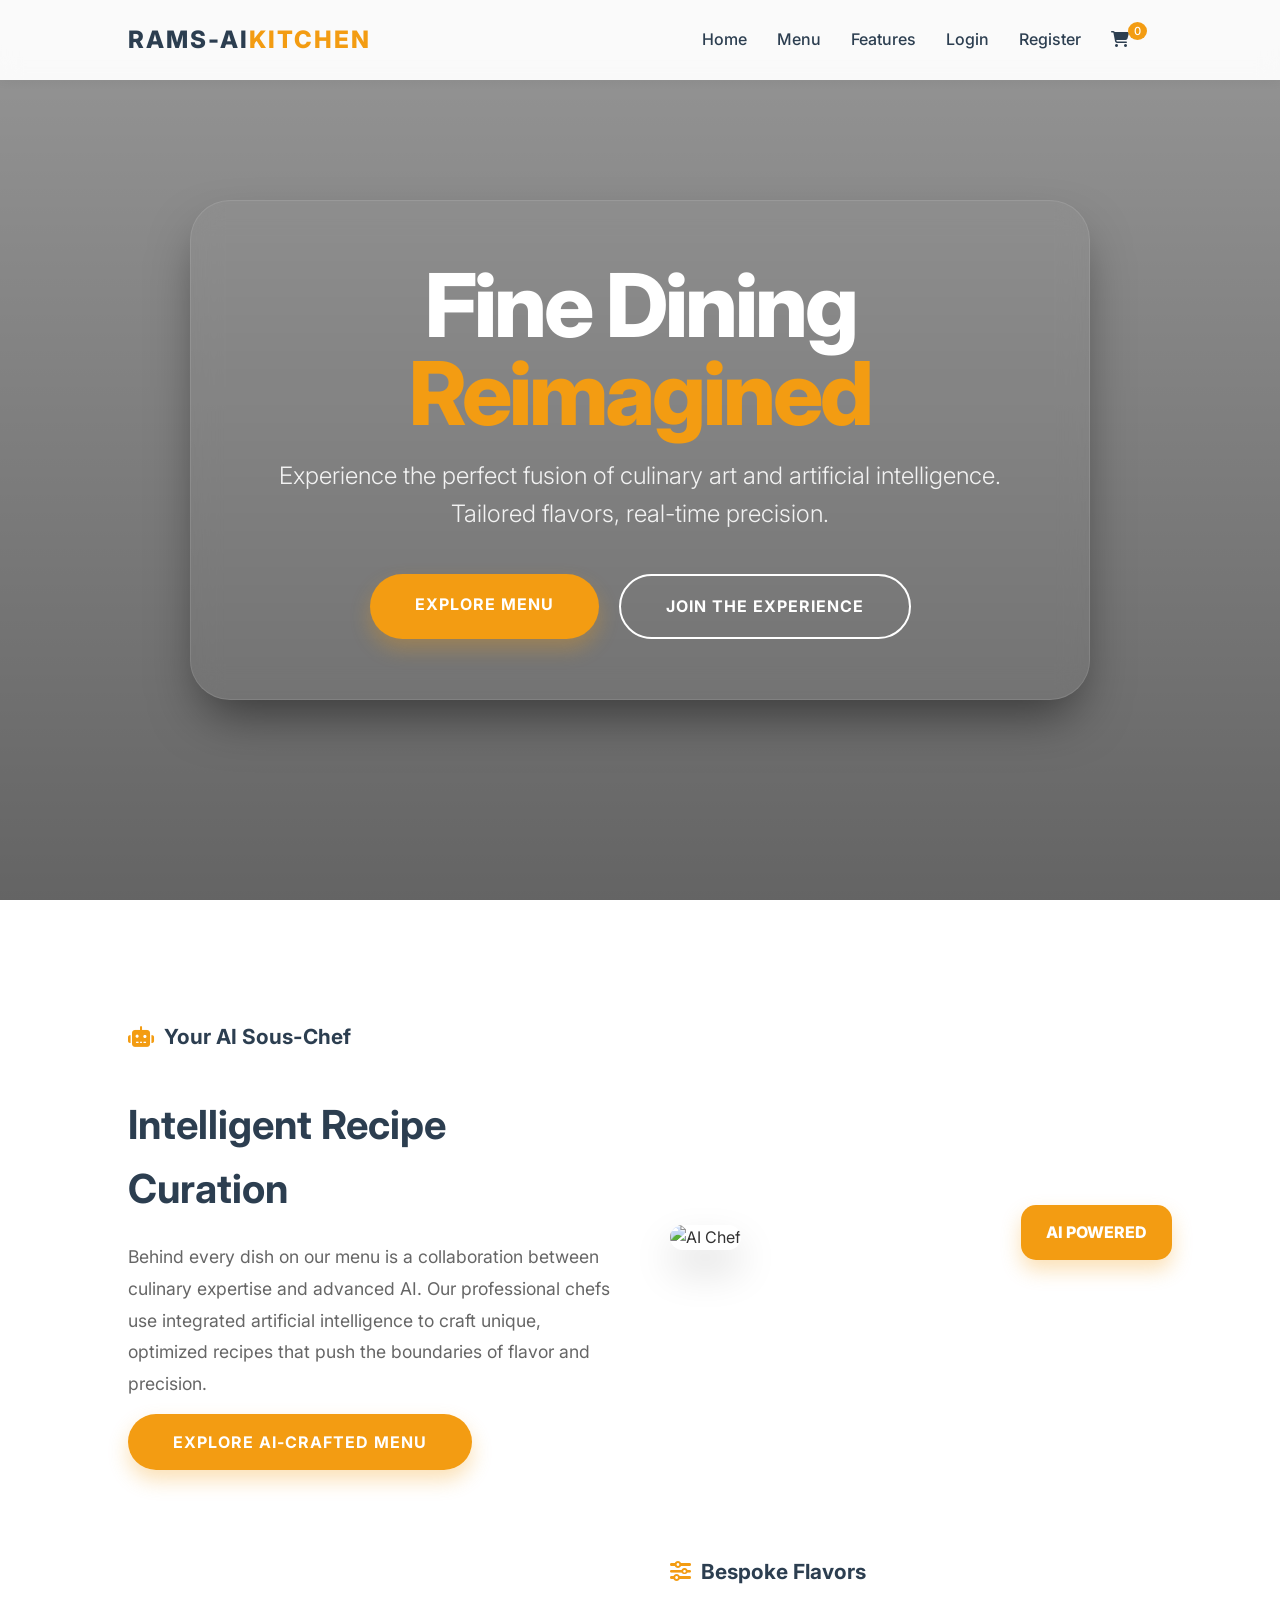
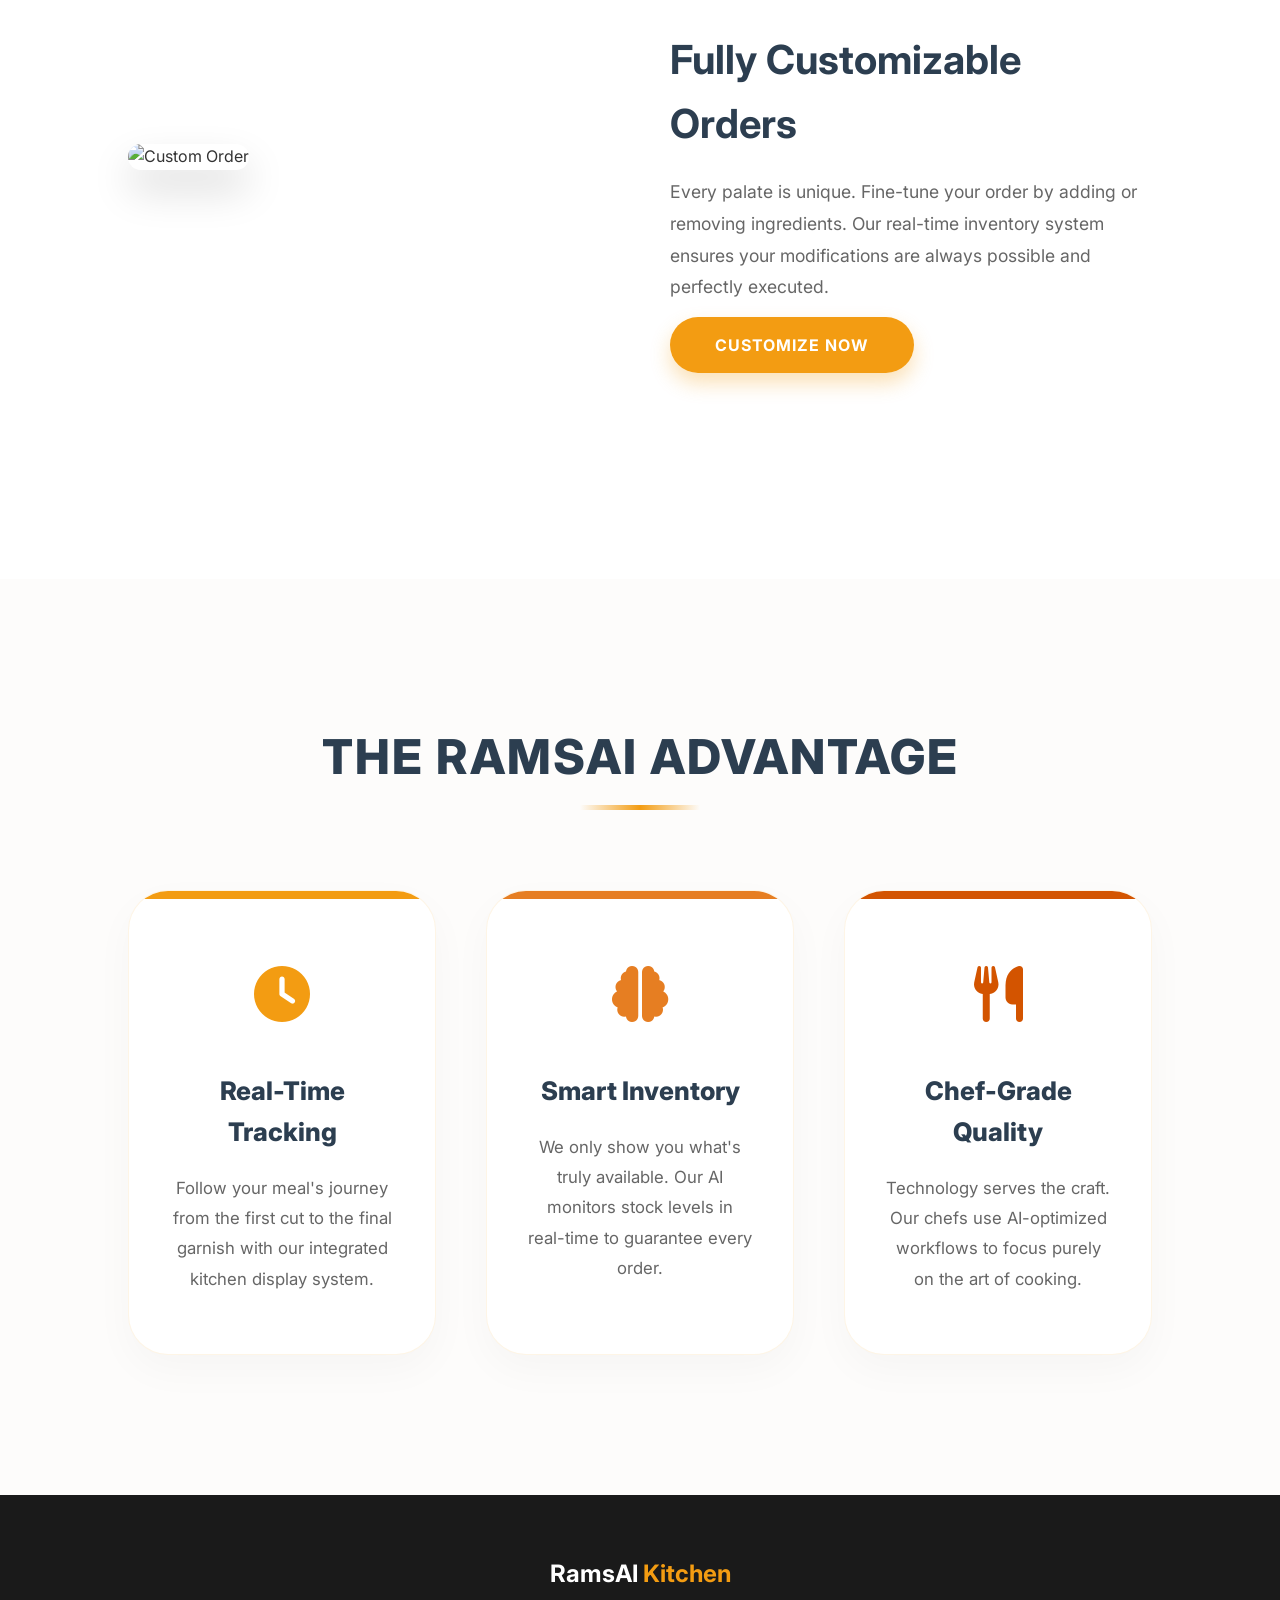
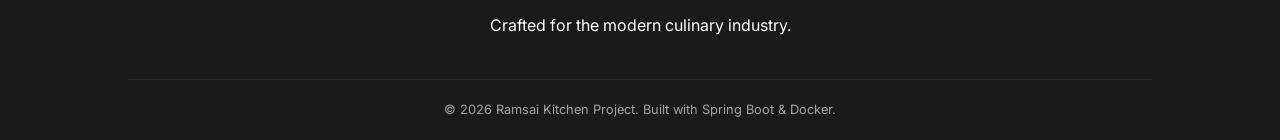
==== commit 8391568c: "Fix orders page crash and add global notifications with nav indicators Fixes: - Remove duplicate let" ====
--- a/src/main/resources/static/index.html
+++ b/src/main/resources/static/index.html
@@ -104,6 +104,9 @@
         </div>
     </footer>
 
+    <script src="https://cdn.jsdelivr.net/npm/sockjs-client@1.6.1/dist/sockjs.min.js"></script>
+    <script src="https://cdn.jsdelivr.net/npm/@stomp/stompjs@7.0.0/bundles/stomp.umd.min.js"></script>
+    <script src="js/realtime.js"></script>
     <script src="js/auth.js"></script>
 </body>
 </html>
--- a/src/main/resources/static/css/style.css
+++ b/src/main/resources/static/css/style.css
@@ -77,6 +77,28 @@
 
 nav ul li a:hover {
     color: var(--primary-color);
+}
+
+nav ul li a.has-notif {
+    position: relative;
+}
+
+nav ul li a.has-notif::after {
+    content: '';
+    position: absolute;
+    top: -5px;
+    right: -11px;
+    width: 9px;
+    height: 9px;
+    border-radius: 50%;
+    background: #e74c3c;
+    box-shadow: 0 0 0 2px rgba(255, 255, 255, 0.95);
+    animation: navNotifPulse 1.8s ease-in-out infinite;
+}
+
+@keyframes navNotifPulse {
+    0%, 100% { transform: scale(1); opacity: 1; }
+    50% { transform: scale(1.25); opacity: 0.7; }
 }
 
 /* Hero Section */
@@ -578,17 +600,68 @@
 }
 
 .daily-badge {
-    position: absolute;
-    top: 15px;
-    right: 15px;
     background: var(--primary-color);
     color: var(--white);
-    padding: 5px 12px;
-    border-radius: 20px;
-    font-size: 0.75rem;
-    font-weight: 700;
+    padding: 8px 15px;
+    font-size: 0.7rem;
+    font-weight: 800;
     text-transform: uppercase;
-    z-index: 10;
+    text-align: center;
+    display: block;
+    letter-spacing: 1.5px;
+    border-bottom: 1px solid rgba(0,0,0,0.05);
+}
+
+/* Modal Buttons */
+.modal-actions {
+    display: flex;
+    justify-content: flex-end;
+    gap: 12px;
+    margin-top: 30px;
+    padding-top: 20px;
+    border-top: 1px solid #eee;
+}
+
+.btn-primary, .btn-danger, .btn-cancel {
+    padding: 12px 25px;
+    border-radius: 10px;
+    font-weight: 600;
+    cursor: pointer;
+    transition: all 0.2s;
+    border: none;
+    font-size: 0.95rem;
+}
+
+.btn-primary {
+    background: var(--primary-color);
+    color: white;
+}
+
+.btn-primary:hover {
+    background: var(--accent-color);
+    transform: translateY(-2px);
+}
+
+.btn-danger {
+    background: #fff;
+    color: #e74c3c;
+    border: 1px solid #e74c3c;
+}
+
+.btn-danger:hover {
+    background: #e74c3c;
+    color: white;
+    transform: translateY(-2px);
+}
+
+.btn-cancel {
+    background: #eee;
+    color: #666;
+}
+
+.btn-cancel:hover {
+    background: #ddd;
+    color: #333;
 }
 
 /* Cart Sidebar */
@@ -839,3 +912,559 @@
         grid-template-columns: 1fr;
     }
 }
+
+/* ============== My Orders Page ============== */
+.my-orders-page {
+    padding: 120px 10% 80px;
+}
+
+.my-orders-page .container {
+    max-width: 1100px;
+    margin: 0 auto;
+}
+
+.my-orders-status {
+    text-align: center;
+    margin: -10px 0 20px;
+    font-weight: 600;
+    min-height: 1.2em;
+}
+.my-orders-status.error { color: #c0392b; }
+.my-orders-status.success { color: #27ae60; }
+
+.current-orders-section,
+.history-section {
+    background: var(--white);
+    border-radius: 18px;
+    padding: 30px;
+    margin-top: 30px;
+    box-shadow: var(--shadow);
+}
+
+.sub-section-title {
+    display: flex;
+    align-items: center;
+    justify-content: space-between;
+    margin-bottom: 20px;
+    flex-wrap: wrap;
+    gap: 10px;
+}
+
+.sub-section-title h3 {
+    color: var(--secondary-color);
+    font-size: 1.3rem;
+    display: flex;
+    align-items: center;
+    gap: 10px;
+}
+
+.current-table-label {
+    color: var(--primary-color);
+    font-weight: 600;
+    font-size: 1rem;
+    margin-left: 6px;
+}
+
+.refresh-btn {
+    background: var(--bg-light);
+    border: 1px solid #e5e5e5;
+    border-radius: 999px;
+    padding: 8px 14px;
+    cursor: pointer;
+    color: var(--text-main);
+    font-weight: 600;
+    font-size: 0.85rem;
+    transition: background 0.2s ease, border-color 0.2s ease;
+    display: inline-flex;
+    align-items: center;
+    gap: 8px;
+}
+.refresh-btn:hover {
+    background: #f0f0f0;
+    border-color: #d4d4d4;
+}
+
+.no-current-table {
+    text-align: center;
+    padding: 30px 10px;
+    color: var(--text-muted);
+}
+
+/* Current-order cards */
+.current-orders-list { display: flex; flex-direction: column; gap: 18px; }
+
+.order-card {
+    background: var(--bg-light);
+    border: 1px solid #ececec;
+    border-radius: 14px;
+    padding: 20px 22px;
+}
+
+.order-card-current { border-left: 4px solid var(--primary-color); }
+
+.order-card-header {
+    display: flex;
+    justify-content: space-between;
+    align-items: flex-start;
+    gap: 12px;
+    margin-bottom: 14px;
+}
+
+.order-card-header h4 {
+    margin: 0;
+    color: var(--secondary-color);
+    font-size: 1.1rem;
+}
+
+.order-meta {
+    color: var(--text-muted);
+    font-size: 0.85rem;
+    margin-top: 4px;
+}
+
+/* Order progress (stepper) */
+.order-progress {
+    list-style: none;
+    display: flex;
+    justify-content: space-between;
+    align-items: flex-start;
+    gap: 6px;
+    padding: 10px 4px 18px;
+    margin: 0;
+    position: relative;
+}
+
+.order-progress::before {
+    content: '';
+    position: absolute;
+    left: 14px;
+    right: 14px;
+    top: 21px;
+    height: 2px;
+    background: #e1e1e1;
+    z-index: 0;
+}
+
+.order-progress .step {
+    position: relative;
+    z-index: 1;
+    flex: 1;
+    text-align: center;
+    color: var(--text-muted);
+    font-size: 0.78rem;
+    font-weight: 600;
+    text-transform: uppercase;
+    letter-spacing: 0.5px;
+}
+
+.order-progress .dot {
+    display: block;
+    width: 18px;
+    height: 18px;
+    border-radius: 50%;
+    background: #e1e1e1;
+    margin: 0 auto 6px;
+    border: 3px solid var(--white);
+    box-shadow: 0 0 0 2px #e1e1e1;
+}
+
+.order-progress .step.done .dot {
+    background: var(--primary-color);
+    box-shadow: 0 0 0 2px var(--primary-color);
+}
+.order-progress .step.done .label { color: var(--text-main); }
+
+.order-progress .step.active .dot {
+    background: var(--white);
+    box-shadow: 0 0 0 3px var(--primary-color);
+    animation: pulseDot 1.6s ease-in-out infinite;
+}
+.order-progress .step.active .label { color: var(--primary-color); }
+
+@keyframes pulseDot {
+    0%, 100% { transform: scale(1); }
+    50% { transform: scale(1.15); }
+}
+
+.order-progress-cancelled {
+    color: #c0392b;
+    font-weight: 600;
+    padding: 8px 0 14px;
+}
+
+/* Items list inside an order card */
+.order-items h5 {
+    margin: 4px 0 10px;
+    color: var(--text-muted);
+    font-size: 0.8rem;
+    text-transform: uppercase;
+    letter-spacing: 1px;
+}
+
+.order-items-list-detailed {
+    list-style: none;
+    margin: 0;
+    padding: 0;
+    display: flex;
+    flex-direction: column;
+    gap: 8px;
+}
+
+.order-item-row {
+    display: flex;
+    justify-content: space-between;
+    align-items: flex-start;
+    gap: 12px;
+    background: var(--white);
+    border: 1px solid #eee;
+    border-radius: 10px;
+    padding: 10px 14px;
+}
+
+.order-item-row-main { flex: 1; }
+.order-item-row-name {
+    display: flex;
+    gap: 8px;
+    align-items: baseline;
+    font-weight: 600;
+    color: var(--text-main);
+}
+.order-item-row-name .qty {
+    color: var(--primary-color);
+    font-weight: 800;
+}
+.order-item-row-price {
+    color: var(--text-muted);
+    font-size: 0.85rem;
+    margin-top: 2px;
+}
+.item-notes {
+    margin-top: 4px;
+    font-size: 0.8rem;
+    color: var(--text-muted);
+    font-style: italic;
+}
+
+.empty-item {
+    list-style: none;
+    color: var(--text-muted);
+    font-style: italic;
+    padding: 10px 0;
+}
+
+/* Status pills */
+.status-pill {
+    display: inline-block;
+    padding: 4px 12px;
+    border-radius: 999px;
+    font-size: 0.72rem;
+    font-weight: 700;
+    text-transform: uppercase;
+    letter-spacing: 0.6px;
+    background: #eee;
+    color: #555;
+    white-space: nowrap;
+}
+.status-pill-item { font-size: 0.66rem; padding: 3px 10px; }
+
+.status-RECEIVED  { background: #eaf3ff; color: #1f6feb; }
+.status-PENDING   { background: #eaf3ff; color: #1f6feb; }
+.status-COOKING   { background: #fff4e0; color: #b76e00; }
+.status-READY     { background: #e6f6ec; color: #1e7f3a; }
+.status-SERVED    { background: #e9e9ef; color: #555; }
+.status-CANCELLED { background: #fde4e1; color: #b03128; }
+
+/* History list */
+.history-list { display: flex; flex-direction: column; gap: 10px; }
+
+.history-row {
+    background: var(--bg-light);
+    border: 1px solid #ececec;
+    border-radius: 12px;
+    overflow: hidden;
+    transition: border-color 0.2s ease, box-shadow 0.2s ease;
+}
+.history-row:hover { border-color: #ddd; }
+.history-row.expanded {
+    border-color: var(--primary-color);
+    box-shadow: 0 6px 18px rgba(243, 156, 18, 0.12);
+}
+
+.history-row-summary {
+    display: flex;
+    justify-content: space-between;
+    align-items: center;
+    padding: 14px 18px;
+    gap: 12px;
+    cursor: pointer;
+    user-select: none;
+}
+.history-row-main { flex: 1; min-width: 0; }
+.history-row-title {
+    font-weight: 700;
+    color: var(--secondary-color);
+}
+.history-row-table {
+    font-weight: 500;
+    color: var(--text-muted);
+    font-size: 0.9rem;
+}
+.history-row-meta {
+    color: var(--text-muted);
+    font-size: 0.82rem;
+    margin-top: 2px;
+}
+.history-row-right {
+    display: flex;
+    align-items: center;
+    gap: 12px;
+}
+.expand-chevron {
+    transition: transform 0.2s ease;
+    color: var(--text-muted);
+}
+.history-row.expanded .expand-chevron { transform: rotate(180deg); }
+
+.history-row-details {
+    display: none;
+    padding: 0 18px 18px;
+    border-top: 1px dashed #e1e1e1;
+}
+.history-row.expanded .history-row-details { display: block; }
+
+.history-row-footer {
+    display: flex;
+    justify-content: space-between;
+    margin-top: 14px;
+    color: var(--text-muted);
+    font-size: 0.85rem;
+}
+.history-total { color: var(--text-main); font-weight: 700; }
+
+/* Empty state */
+.empty-state {
+    text-align: center;
+    padding: 30px 10px;
+    color: var(--text-muted);
+}
+.empty-state i {
+    font-size: 2.5rem;
+    color: #ccc;
+    margin-bottom: 10px;
+    display: block;
+}
+
+@media (max-width: 700px) {
+    .my-orders-page { padding: 100px 5% 60px; }
+    .current-orders-section, .history-section { padding: 22px 18px; }
+    .order-progress .step { font-size: 0.65rem; }
+    .order-card-header { flex-direction: column; align-items: flex-start; }
+    .history-row-summary { flex-wrap: wrap; }
+}
+
+/* Review Modal and UI */
+.modal-overlay {
+    position: fixed;
+    top: 0;
+    left: 0;
+    width: 100%;
+    height: 100%;
+    background: rgba(0, 0, 0, 0.6);
+    backdrop-filter: blur(5px);
+    display: none;
+    justify-content: center;
+    align-items: center;
+    z-index: 3000;
+    padding: 20px;
+}
+
+.modal-content {
+    background: var(--white);
+    padding: 40px;
+    border-radius: 20px;
+    box-shadow: 0 20px 40px rgba(0,0,0,0.2);
+    position: relative;
+    width: 100%;
+    max-width: 600px;
+    animation: modalFadeIn 0.3s ease-out;
+}
+
+@keyframes modalFadeIn {
+    from { opacity: 0; transform: translateY(-20px); }
+    to { opacity: 1; transform: translateY(0); }
+}
+
+.close-modal {
+    position: absolute;
+    top: 20px;
+    right: 25px;
+    font-size: 1.8rem;
+    cursor: pointer;
+    color: var(--text-muted);
+    transition: color 0.2s;
+}
+
+.close-modal:hover {
+    color: var(--secondary-color);
+}
+
+.review-modal-content {
+    max-width: 500px;
+}
+.star-rating-input {
+    font-size: 2rem;
+    color: #ccc;
+    cursor: pointer;
+    display: flex;
+    gap: 0.5rem;
+}
+.star-rating-input .star-opt.active {
+    color: #ffc107;
+}
+.star-rating-input .star-opt:hover {
+    color: #ffdb58;
+}
+.item-review-status {
+    margin-top: 0.5rem;
+    display: flex;
+    align-items: center;
+    gap: 1rem;
+    font-size: 0.9rem;
+}
+.rating-stars {
+    color: #ffc107;
+    font-weight: bold;
+}
+.text-btn {
+    background: none;
+    border: none;
+    color: var(--primary-color);
+    cursor: pointer;
+    text-decoration: underline;
+    padding: 0;
+    font: inherit;
+}
+
+/* Toast notifications (kitchen board + live order tracking) */
+.toast-container {
+    position: fixed;
+    bottom: 24px;
+    right: 24px;
+    display: flex;
+    flex-direction: column;
+    gap: 10px;
+    z-index: 2000;
+    pointer-events: none;
+}
+.toast {
+    background: var(--secondary-color, #2c3e50);
+    color: #fff;
+    padding: 12px 18px;
+    border-radius: 10px;
+    box-shadow: 0 10px 25px rgba(0, 0, 0, 0.25);
+    font-size: 0.9rem;
+    font-weight: 600;
+    display: flex;
+    align-items: center;
+    gap: 10px;
+    opacity: 0;
+    transform: translateX(20px);
+    transition: opacity 0.3s ease, transform 0.3s ease;
+}
+.toast.show { opacity: 1; transform: none; }
+.toast i { color: var(--primary-color, #f39c12); }
+.toast.toast-ready { background: #1e7f3a; }
+.toast.toast-ready i { color: #d2f5dd; }
+.toast.toast-served { background: #b45309; }
+.toast.toast-served i { color: #fef3c7; }
+
+.refresh-btn.muted { color: #aaa; border-color: #e5e5e5; }
+
+/* Live-tracking indicator on the My Orders page */
+.live-indicator {
+    display: inline-flex;
+    align-items: center;
+    gap: 7px;
+    font-size: 0.78rem;
+    font-weight: 700;
+    padding: 4px 11px;
+    border-radius: 999px;
+    background: #eee;
+    color: #777;
+    vertical-align: middle;
+}
+.live-indicator .dot { width: 8px; height: 8px; border-radius: 50%; background: #aaa; }
+.live-indicator.live { background: #e6f6ec; color: #1e7f3a; }
+.live-indicator.live .dot { background: #22c55e; box-shadow: 0 0 0 3px rgba(34, 197, 94, 0.2); }
+
+/* --- Appended for Product Reviews Modal --- */
+
+.reviews-display-modal {
+    max-width: 600px;
+    width: 90%;
+}
+
+.reviews-summary {
+    display: flex;
+    align-items: center;
+    gap: 1rem;
+    padding-bottom: 1rem;
+    border-bottom: 1px solid #eee;
+    margin-bottom: 1rem;
+}
+
+.rating-big {
+    font-size: 1.5rem;
+    color: var(--primary-color);
+}
+
+.reviews-summary span {
+    font-size: 1rem;
+    font-weight: 600;
+    color: var(--text-muted);
+}
+
+.reviews-list {
+    max-height: 45vh;
+    overflow-y: auto;
+    padding-right: 1rem; /* for scrollbar */
+}
+
+.review-item {
+    padding: 1rem 0;
+    border-bottom: 1px solid #f5f5f5;
+}
+
+.review-item:last-child {
+    border-bottom: none;
+}
+
+.review-header {
+    display: flex;
+    justify-content: space-between;
+    align-items: center;
+    margin-bottom: 0.5rem;
+}
+
+.review-header strong {
+    font-size: 1rem;
+    color: var(--secondary-color);
+}
+
+.rating-small {
+    font-size: 0.8rem;
+    color: var(--primary-color);
+}
+
+.review-comment {
+    font-size: 0.95rem;
+    color: var(--text-main);
+    line-height: 1.5;
+    margin-bottom: 0.5rem;
+}
+
+.review-date {
+    font-size: 0.8rem;
+    color: var(--text-muted);
+}
+
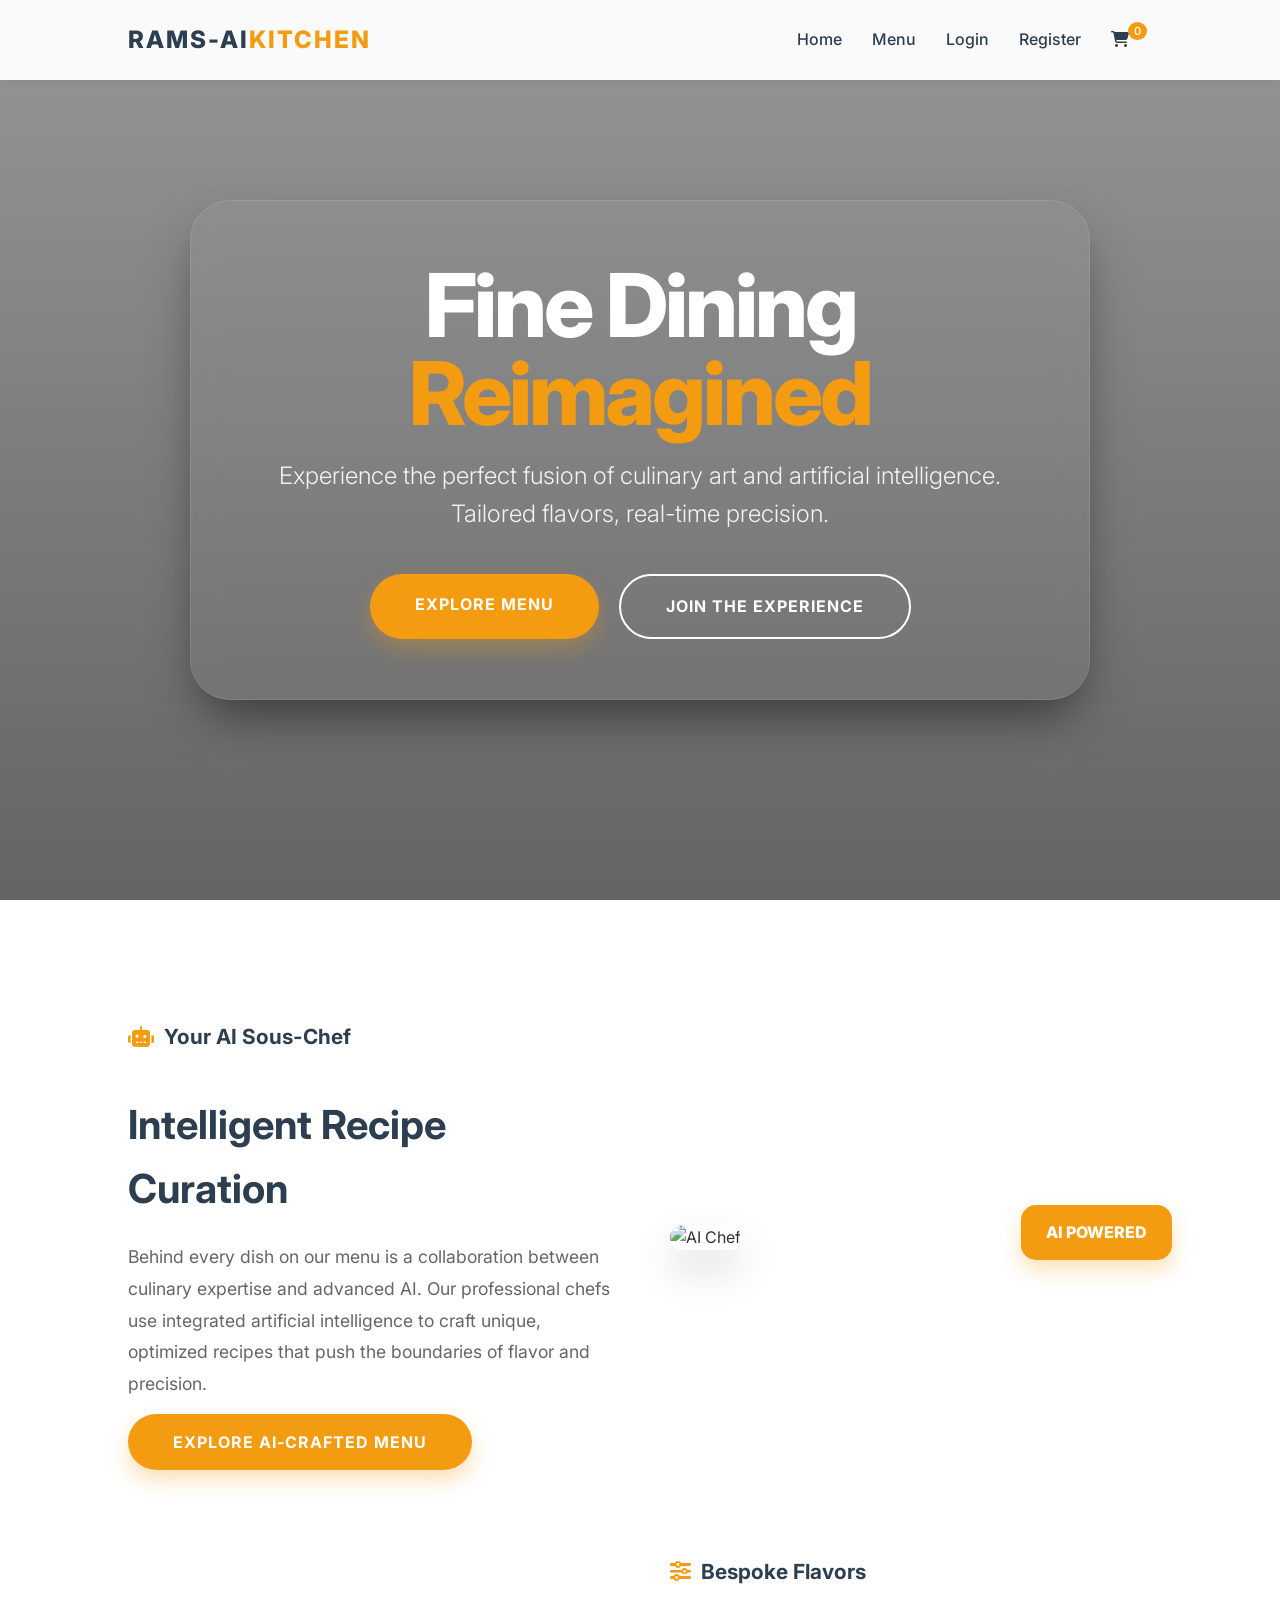
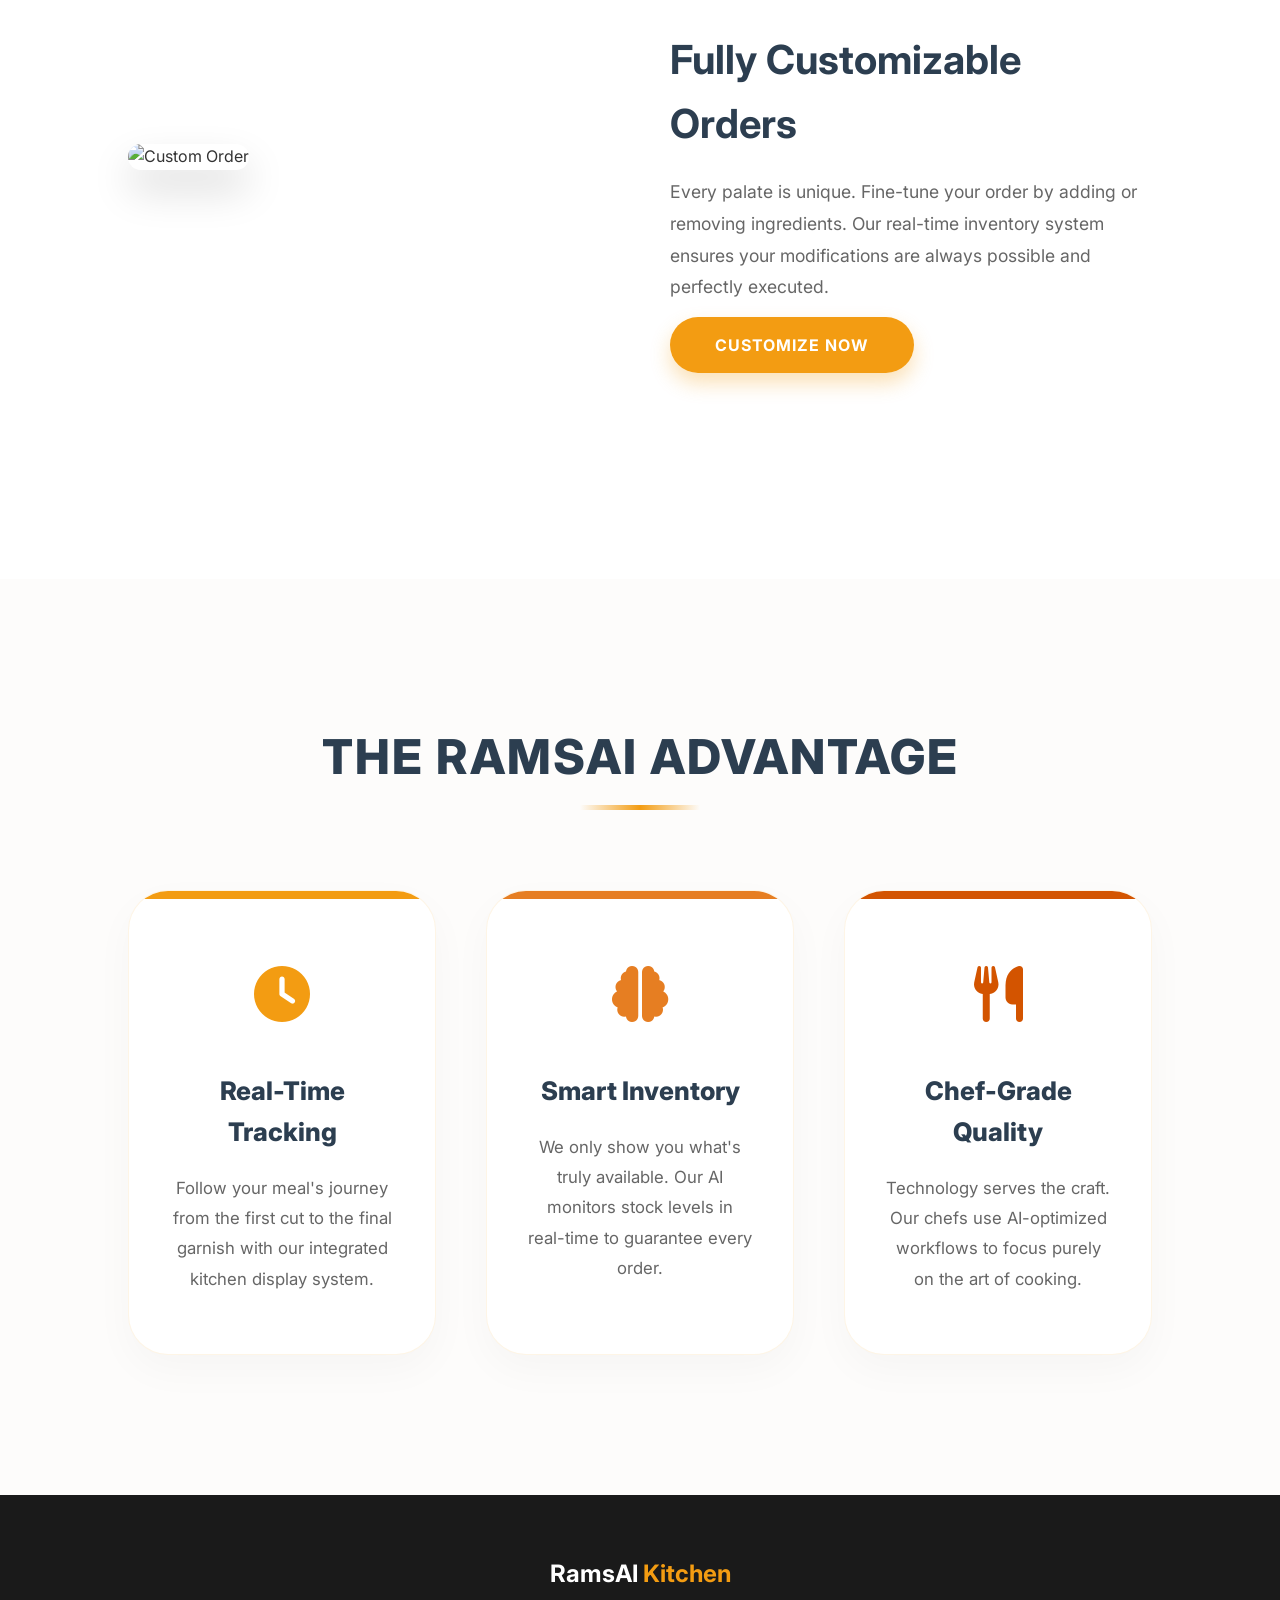
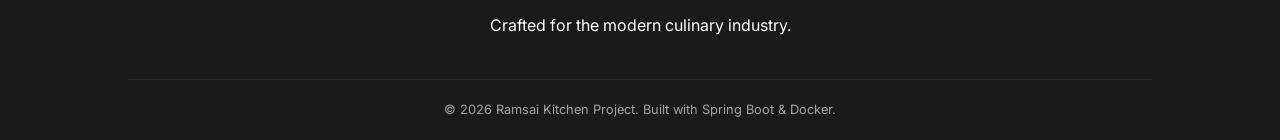
==== commit 320d4bff: "removed features link from nav bar" ====
--- a/src/main/resources/static/index.html
+++ b/src/main/resources/static/index.html
@@ -20,7 +20,6 @@
             <ul id="mainNav">
                 <li><a href="#home">Home</a></li>
                 <li><a href="menu.html">Menu</a></li>
-                <li><a href="#features">Features</a></li>
                 <li><a href="login.html">Login</a></li>
                 <li><a href="register.html">Register</a></li>
                 <li><a href="order.html" id="cartLink"><i class="fas fa-shopping-cart"></i> <span id="cartCount">0</span></a></li>
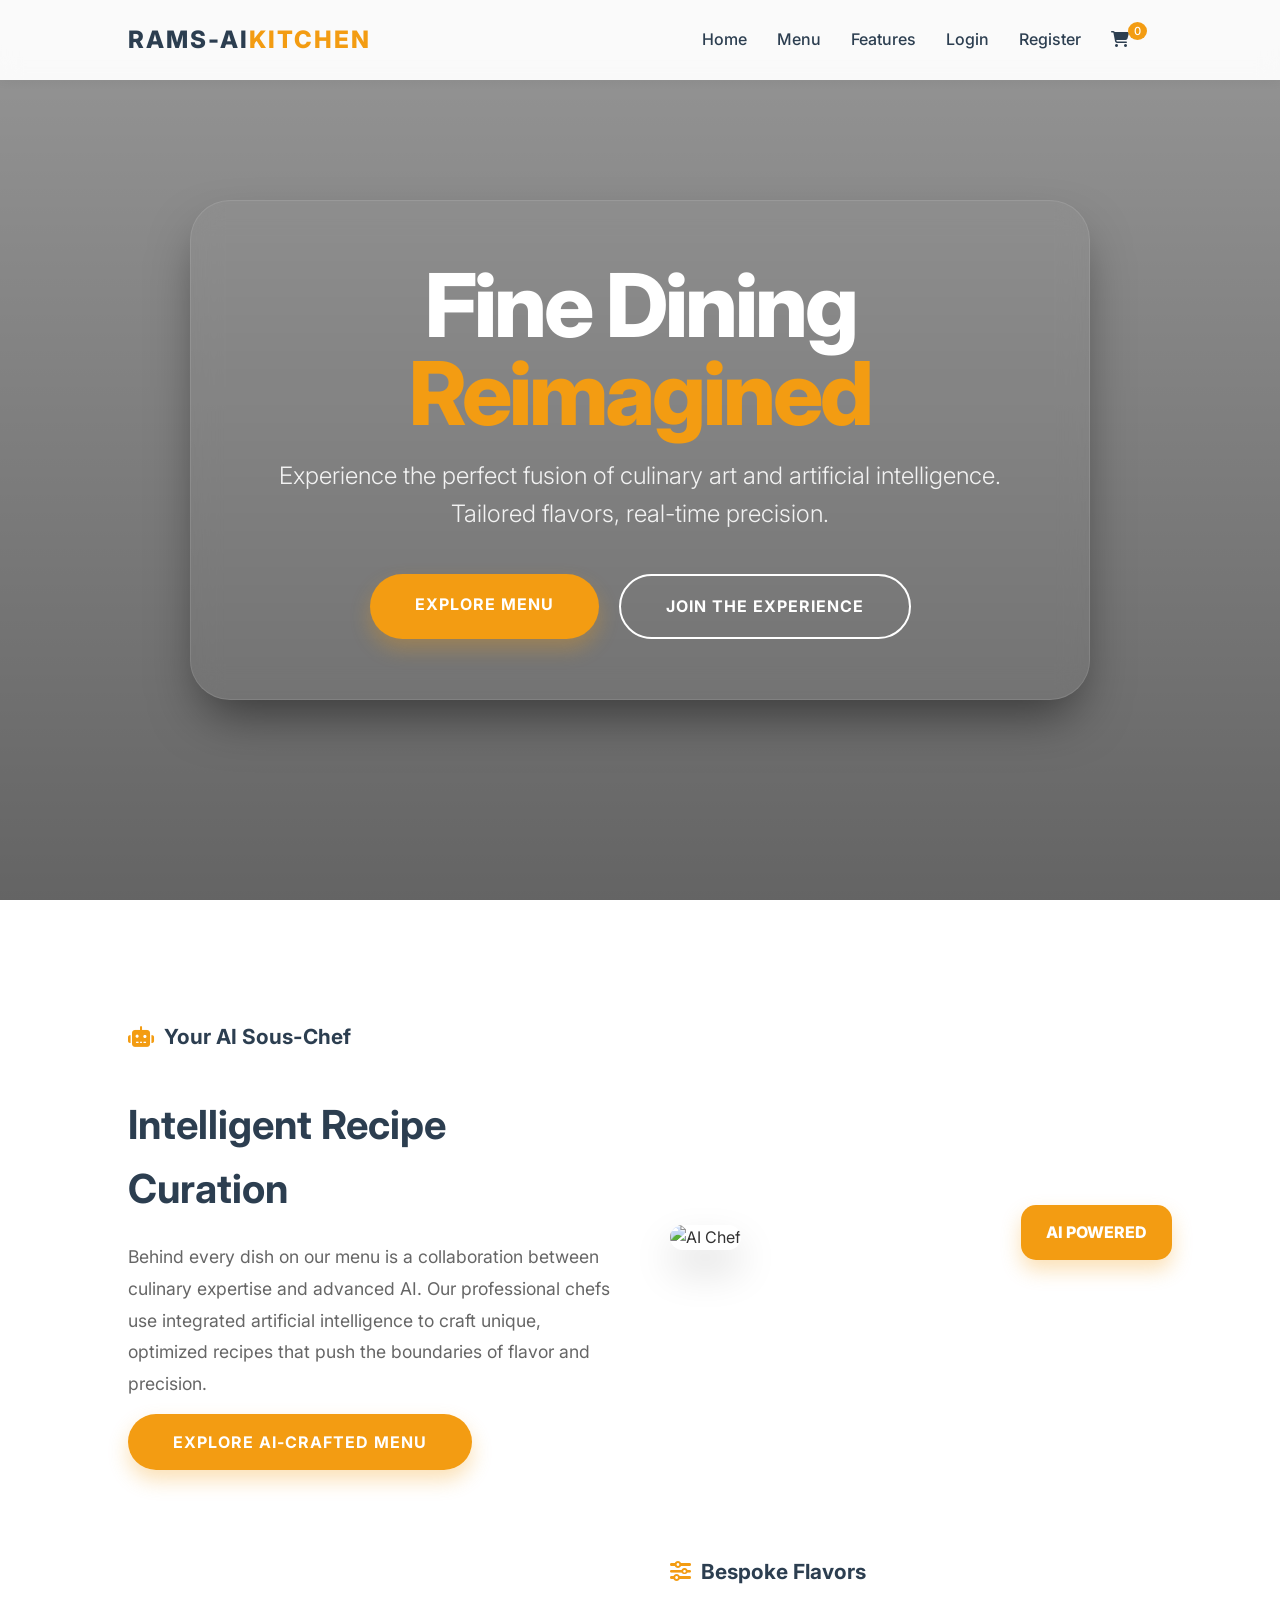
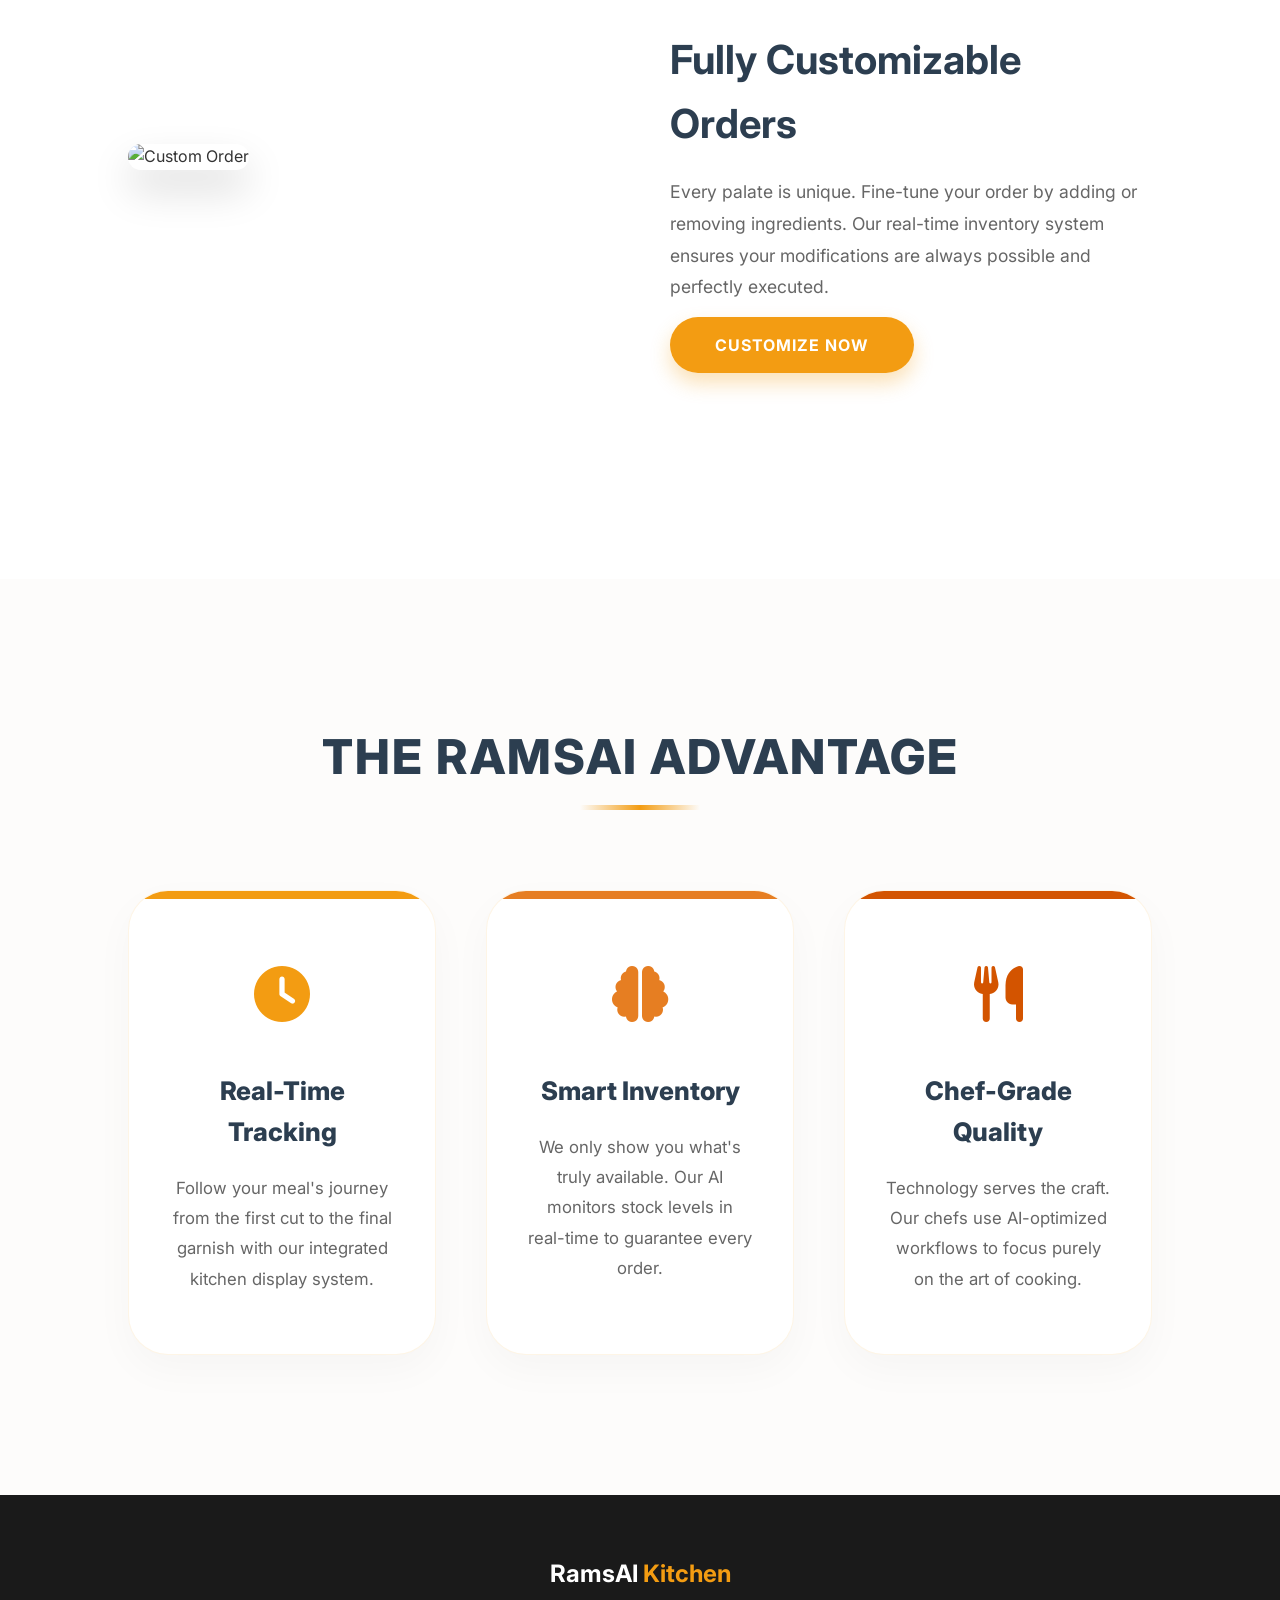
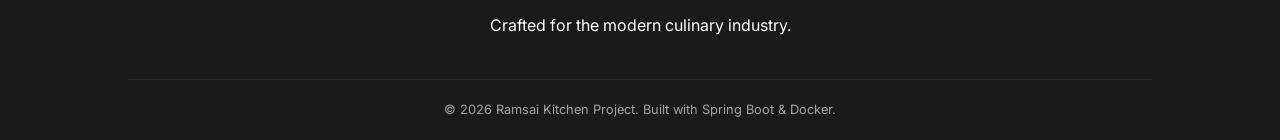
==== commit 87320d59: "fix: hide join button for logged-in users on home screen" ====
--- a/src/main/resources/static/index.html
+++ b/src/main/resources/static/index.html
@@ -20,6 +20,7 @@
             <ul id="mainNav">
                 <li><a href="#home">Home</a></li>
                 <li><a href="menu.html">Menu</a></li>
+                <li><a href="#features">Features</a></li>
                 <li><a href="login.html">Login</a></li>
                 <li><a href="register.html">Register</a></li>
                 <li><a href="order.html" id="cartLink"><i class="fas fa-shopping-cart"></i> <span id="cartCount">0</span></a></li>
@@ -33,7 +34,7 @@
             <p>Experience the perfect fusion of culinary art and artificial intelligence. Tailored flavors, real-time precision.</p>
             <div class="hero-btns">
                 <a href="menu.html" class="cta-button">Explore Menu</a>
-                <a href="register.html" class="cta-button secondary">Join the Experience</a>
+                <a href="register.html" id="joinBtn" class="cta-button secondary">Join the Experience</a>
             </div>
         </div>
     </section>
@@ -107,5 +108,18 @@
     <script src="https://cdn.jsdelivr.net/npm/@stomp/stompjs@7.0.0/bundles/stomp.umd.min.js"></script>
     <script src="js/realtime.js"></script>
     <script src="js/auth.js"></script>
+    <script>
+        document.addEventListener('DOMContentLoaded', () => {
+            // Recuperiamo i dati dallo storage
+            const token = localStorage.getItem('token') || sessionStorage.getItem('token');
+            const role = localStorage.getItem('role') || sessionStorage.getItem('role');
+            const joinBtn = document.getElementById('joinBtn');
+        
+            // Se l'utente ha un token e un ruolo, è loggato -> nascondiamo il bottone
+            if (token && role && joinBtn) {
+                joinBtn.style.display = 'none';
+            }
+        });
+    </script>
 </body>
 </html>
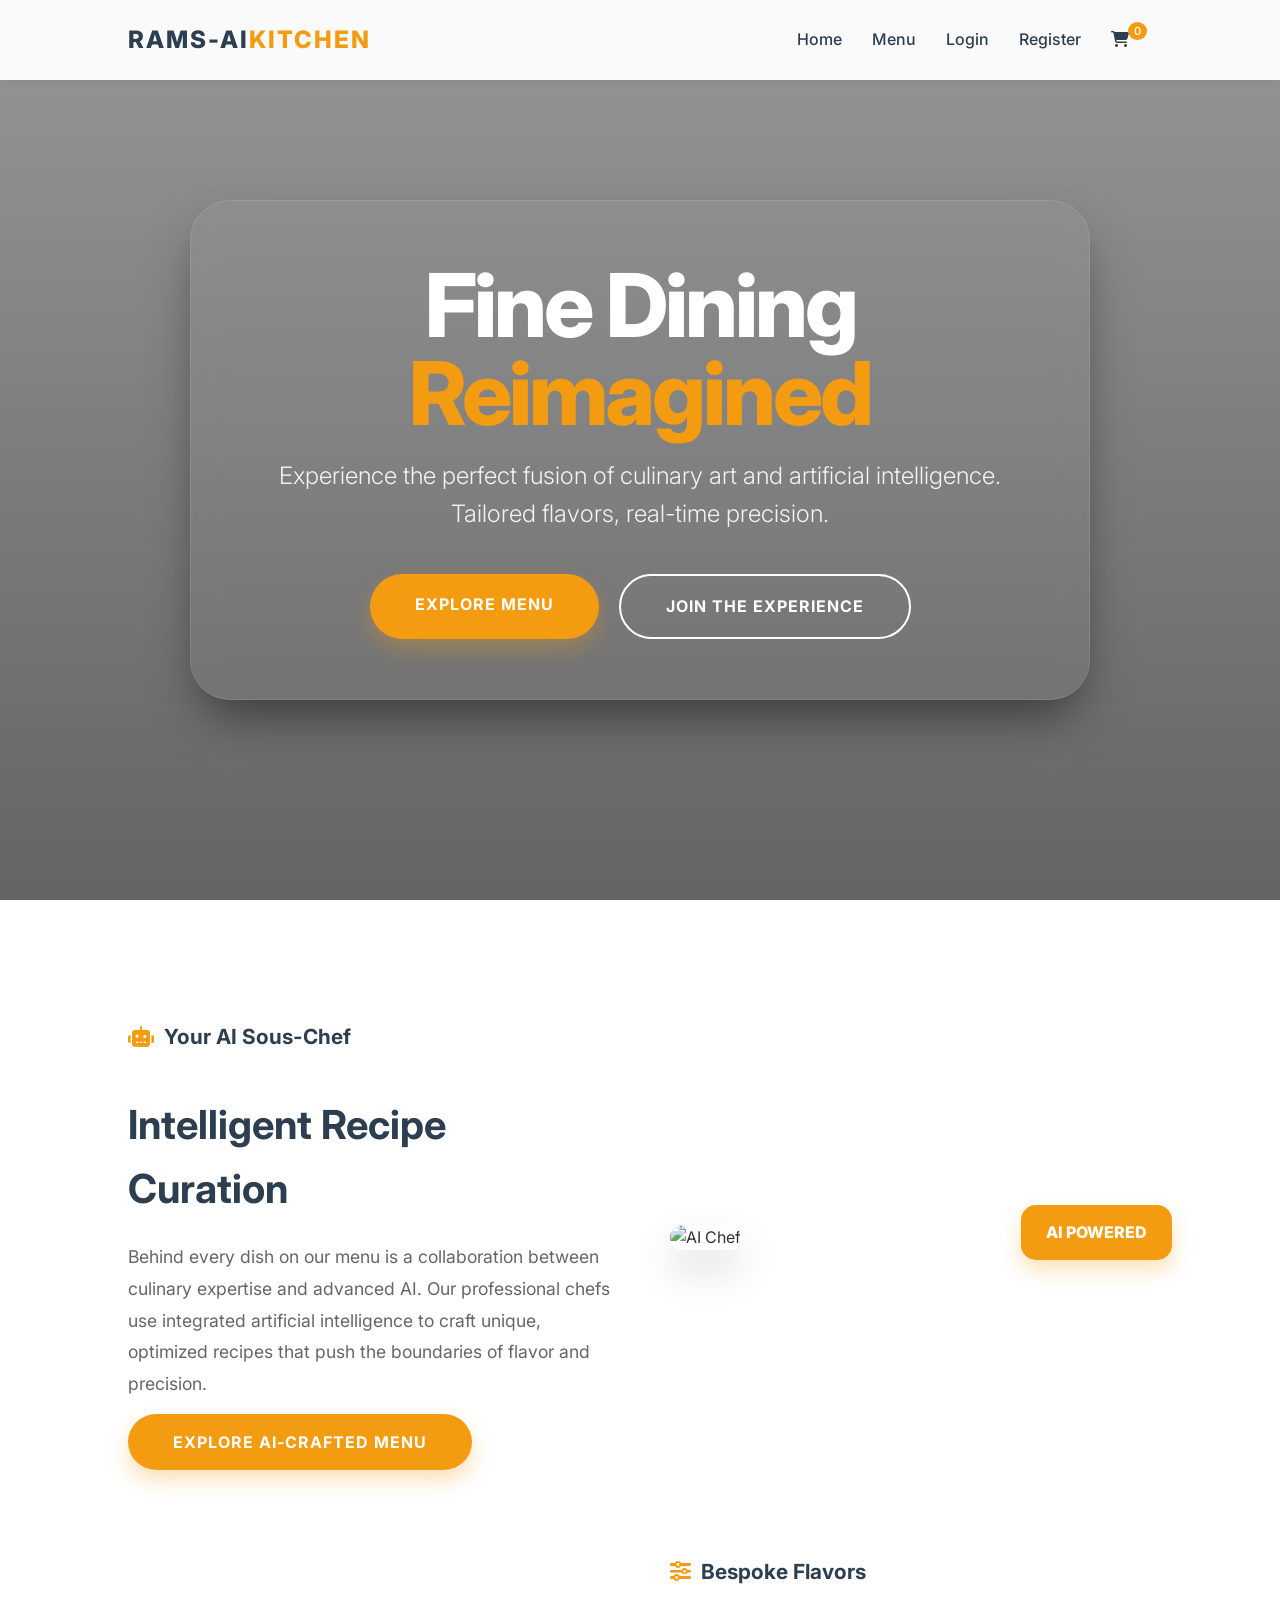
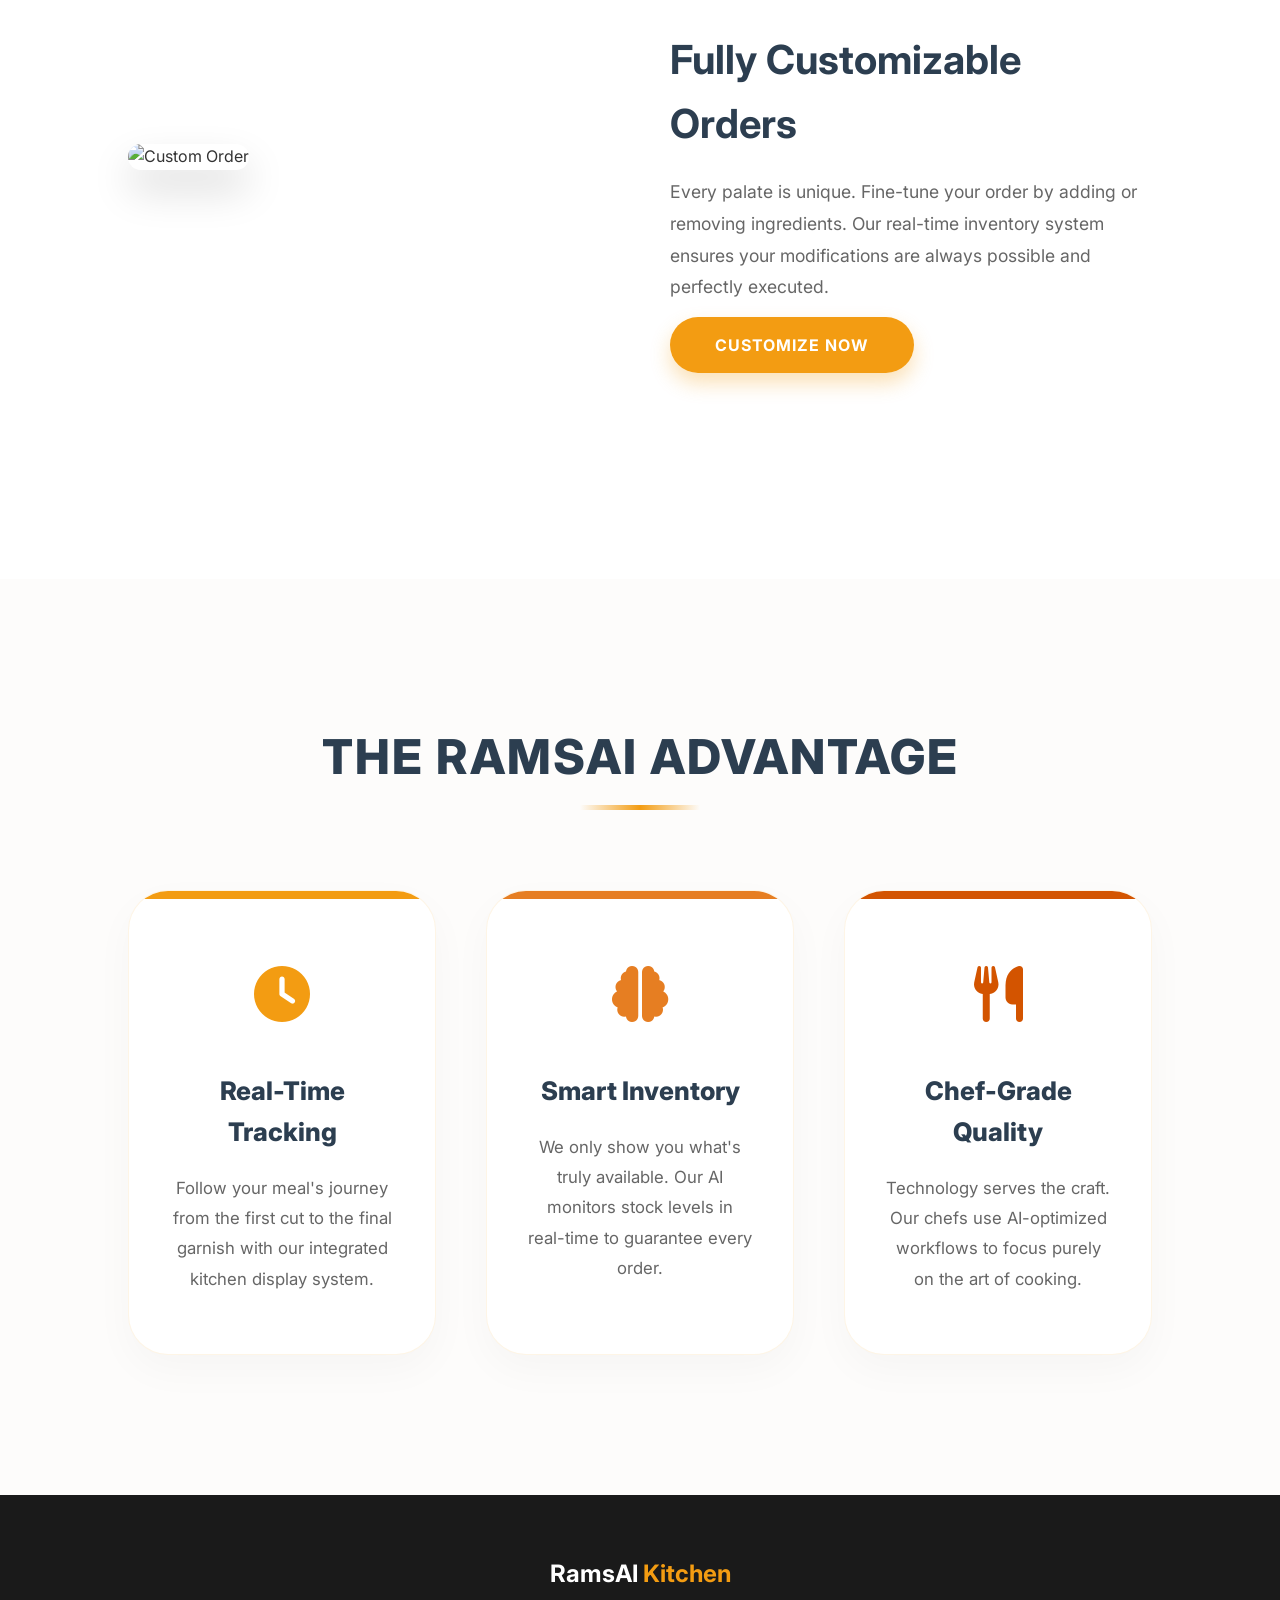
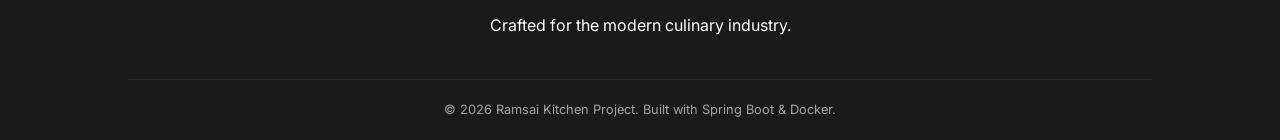
==== commit f653b090: "Merge pull request #51 from ModernityRejecter/fix/remove-home-join-button-when-logged-in fix: hide j" ====
--- a/src/main/resources/static/index.html
+++ b/src/main/resources/static/index.html
@@ -20,7 +20,6 @@
             <ul id="mainNav">
                 <li><a href="#home">Home</a></li>
                 <li><a href="menu.html">Menu</a></li>
-                <li><a href="#features">Features</a></li>
                 <li><a href="login.html">Login</a></li>
                 <li><a href="register.html">Register</a></li>
                 <li><a href="order.html" id="cartLink"><i class="fas fa-shopping-cart"></i> <span id="cartCount">0</span></a></li>
